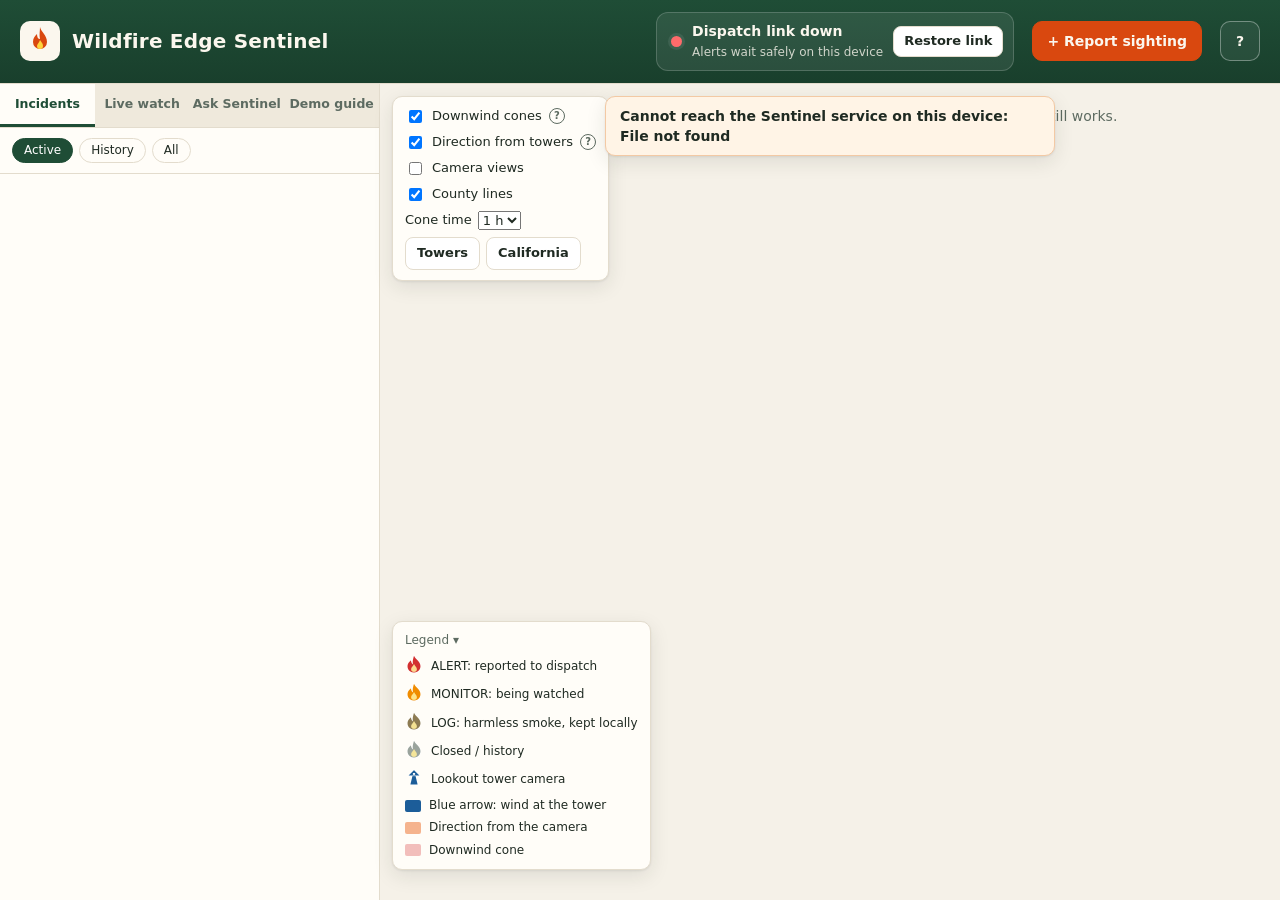
==== sentinel/static/incident_map.html @ daa4f2f7 "feat: offline incident map (triangulation, wind, live watch) and Ask Sentinel assistant Imported fro" ====
<!doctype html>
<html lang="en" data-theme="light">
<head>
<meta charset="utf-8">
<meta name="viewport" content="width=device-width, initial-scale=1">
<title>Sentinel Officer Console</title>
<link rel="stylesheet" href="/assets/lib/maplibre-gl.css">
<script src="/assets/lib/maplibre-gl.js"></script>
<script src="/assets/lib/pmtiles.js"></script>
<script src="/assets/lib/basemaps.js"></script>
<style>
:root {
  --bg: #f5f1e8; --panel: #fffdf8; --ink: #1f2a22; --muted: #5d6b61; --line: #e3dccd; --soft: #efe9dc;
  --forest: #1f4d36; --forest-2: #2c6a4a; --head-ink: #fbf7ee; --ember: #d9480f;
  --alert: #d32f2f; --monitor: #f08c00; --log: #8d7b52; --closed: #9aa39c; --ok: #2b8a3e; --queued: #c05600;
  --cam: #1c5d99; --wedge: #e8590c; --cone: #d32f2f;
  --shadow: 0 1px 2px rgba(31,42,34,.08), 0 6px 20px rgba(31,42,34,.10);
  color-scheme: light;
}
* { box-sizing: border-box; }
html, body { margin: 0; height: 100%; overflow-x: hidden; }
body { background: var(--bg); color: var(--ink); font: 14px/1.45 system-ui, -apple-system, "Segoe UI", Roboto, sans-serif;
       display: grid; grid-template-rows: auto auto 1fr; }
button, input, select, textarea { font: inherit; color: inherit; }
button { cursor: pointer; }
.muted { color: var(--muted); }

/* ------------------------------------------------ header */
header { background: linear-gradient(180deg, var(--forest), #193f2c); color: var(--head-ink); display: flex; align-items: center;
         gap: 18px; padding: 12px 20px; min-height: 76px; }
.brand { display: flex; align-items: center; gap: 12px; min-width: 0; flex: 1 1 260px; }
.brand > div { min-width: 0; }
.brand svg { flex: none; }
.brand h1 { font-size: 22px; margin: 0; letter-spacing: .2px; white-space: nowrap; }
.brand p { margin: 1px 0 0; font-size: 13px; opacity: .8; white-space: nowrap; overflow: hidden; text-overflow: ellipsis; }
header .spacer { flex: 0 1 0; }
header { flex-wrap: wrap; row-gap: 8px; }
.link { display: flex; align-items: center; gap: 10px; border-radius: 12px; padding: 8px 10px 8px 14px;
        background: rgba(255,255,255,.08); border: 1px solid rgba(255,255,255,.18); }
.link .dot { width: 11px; height: 11px; border-radius: 50%; flex: none; box-shadow: 0 0 0 3px rgba(255,255,255,.08); }
.link.up .dot { background: #51cf66; } .link.down .dot { background: #ff6b6b; }
.link .lt b { display: block; font-size: 14px; }
.link .lt span { font-size: 12px; opacity: .8; }
.link .btn { color: var(--ink); white-space: nowrap; }
.link, .hbtn { flex: none; }
.hbtn { border: 1px solid rgba(255,255,255,.35); background: rgba(255,255,255,.06); color: var(--head-ink);
        border-radius: 10px; padding: 9px 14px; font-weight: 600; white-space: nowrap; }
.hbtn:hover { background: rgba(255,255,255,.14); }
.hbtn.primary { background: var(--ember); border-color: var(--ember); }
.hbtn.primary:hover { background: #c2410c; }
.hbtn.round { width: 40px; padding: 9px 0; }

/* ------------------------------------------------ stats */
.stats { display: flex; background: var(--panel); border-bottom: 1px solid var(--line); overflow-x: auto; }
.group { display: flex; border-right: 1px solid var(--line); }
.group > .gl { writing-mode: vertical-rl; transform: rotate(180deg); font-size: 10px; letter-spacing: 1px; text-transform: uppercase;
               color: var(--muted); padding: 6px 4px; background: var(--soft); text-align: center; }
.stat { padding: 10px 12px; min-width: 92px; }
.stat .v { font-size: 22px; font-weight: 700; font-variant-numeric: tabular-nums; white-space: nowrap; }
.stat .k { font-size: 11px; color: var(--muted); text-transform: uppercase; letter-spacing: .5px; white-space: nowrap; }
.stat.alert .v { color: var(--alert); } .stat.monitor .v { color: var(--monitor); } .stat.queued .v { color: var(--queued); }
.stat.good .v { color: var(--ok); }

/* ------------------------------------------------ layout */
main { display: grid; grid-template-columns: 380px 1fr; min-height: 0; }
aside { background: var(--panel); border-right: 1px solid var(--line); display: flex; flex-direction: column; min-height: 0; min-width: 0; overflow: hidden; }
.tabs { display: flex; border-bottom: 1px solid var(--line); background: var(--soft); }
.tab { flex: 1; border: 0; background: transparent; padding: 11px 2px; font-size: 12.5px; white-space: nowrap; font-weight: 600; color: var(--muted); border-bottom: 3px solid transparent; }
.tab.on { color: var(--forest); border-bottom-color: var(--forest); background: var(--panel); }
.pane { display: none; flex: 1; min-height: 0; flex-direction: column; }
.pane.on { display: flex; }
.scroll { overflow-y: auto; flex: 1; min-height: 0; }
.bar { padding: 10px 12px; border-bottom: 1px solid var(--line); display: flex; gap: 6px; align-items: center; flex-wrap: wrap; }
.chip { border: 1px solid var(--line); background: var(--panel); border-radius: 999px; padding: 3px 11px; font-size: 12px; }
.chip.on { background: var(--forest); color: #fff; border-color: var(--forest); }
.empty { padding: 22px 16px; color: var(--muted); }

.card .thumb { grid-column: 2; width: 100%; max-height: 120px; object-fit: cover; border-radius: 6px; margin-top: 4px; background: #111; }
.demo-step { padding: 12px; border-bottom: 1px solid var(--line); display: grid; gap: 6px; }
.demo-step .hd { display: flex; gap: 8px; align-items: baseline; }
.demo-step .num { flex: none; width: 24px; height: 24px; border-radius: 50%; background: var(--forest); color: #fff; display: grid; place-items: center; font-size: 12px; font-weight: 700; }
.demo-step .exp { font-size: 12px; } .demo-step img { width: 100%; border-radius: 6px; max-height: 150px; object-fit: cover; }
.match { font-size: 11px; font-weight: 700; } .match.ok { color: var(--ok); } .match.diff { color: var(--queued); }
.demo-badge { font-size: 10px; font-weight: 700; letter-spacing: .5px; color: #6a5f9b; border: 1px solid #cfc8ea; background: #f3f0fd; border-radius: 4px; padding: 1px 6px; }
.card { padding: 11px 12px; border-bottom: 1px solid var(--line); cursor: pointer; display: grid; grid-template-columns: 30px 1fr; gap: 2px 10px; }
.card:hover { background: #faf6ec; }
.card.sel { background: #fff4e6; box-shadow: inset 4px 0 0 var(--ember); }
.card .ic { grid-row: span 3; padding-top: 2px; }
.card .row { display: flex; align-items: center; gap: 6px; flex-wrap: wrap; min-width: 0; }
.card .name { font-weight: 650; overflow: hidden; text-overflow: ellipsis; white-space: nowrap; flex: 1; }
.card .meta { color: var(--muted); font-size: 12px; }
.card .upd { font-size: 12px; color: var(--ink); }
.sev { font-size: 10px; font-weight: 800; letter-spacing: .6px; padding: 2px 7px; border-radius: 4px; color: #fff; }
.sev.ALERT { background: var(--alert); } .sev.MONITOR { background: var(--monitor); } .sev.LOG { background: var(--log); }
.tag { font-size: 11px; padding: 1px 7px; border-radius: 4px; border: 1px solid var(--line); color: var(--muted); white-space: nowrap; background: #fff; }
.tag.queued { color: var(--queued); border-color: #f3c9a4; background: #fff4e6; }
.tag.sent { color: var(--ok); border-color: #b2dfbe; background: #ebfbee; }
.tag.live { color: #fff; background: var(--forest-2); border-color: var(--forest-2); }

/* ------------------------------------------------ map & floats */
#mapwrap { position: relative; min-height: 0; }
#map { position: absolute; inset: 0; }
.float { position: absolute; background: var(--panel); border: 1px solid var(--line); border-radius: 10px; box-shadow: var(--shadow); }
#controls { top: 12px; left: 12px; padding: 10px 12px; display: grid; gap: 7px; font-size: 13px; }
#controls label { display: flex; gap: 7px; align-items: center; }
#controls .seg { display: flex; gap: 6px; align-items: center; }
#legend { bottom: 30px; left: 12px; padding: 10px 12px; font-size: 12px; display: grid; gap: 5px; max-width: 280px; }
#legend .li { display: flex; gap: 8px; align-items: center; }
#legend .sw { width: 16px; height: 12px; border-radius: 2px; flex: none; }
#legendToggle { border: 0; background: none; color: var(--muted); font-size: 12px; text-align: left; padding: 0; }
#banner { top: 12px; left: 50%; transform: translateX(-50%); padding: 9px 14px; display: none; font-weight: 600; background: #fff4e6; border-color: #f3c9a4; }
#banner.show { display: block; }
.toast { position: absolute; bottom: 30px; left: 50%; transform: translateX(-50%); background: var(--forest); color: #fff;
         padding: 10px 16px; border-radius: 10px; box-shadow: var(--shadow); display: none; max-width: 80%; z-index: 5; }
.toast.show { display: block; }

#detail { top: 12px; right: 12px; width: 380px; max-height: calc(100% - 130px); overflow-y: auto; display: none; }
#detail.show { display: block; }
#detail .dh { display: flex; gap: 10px; align-items: center; padding: 12px 14px; border-bottom: 1px solid var(--line);
              position: sticky; top: 0; background: var(--panel); z-index: 1; }
#detail .dh h3 { margin: 0; font-size: 16px; flex: 1; }
.x { border: 0; background: transparent; font-size: 20px; line-height: 1; color: var(--muted); }
#detail img.frame { width: 100%; display: block; background: #000; }
.sec { padding: 11px 14px; border-bottom: 1px solid var(--line); }
.sec h4 { margin: 0 0 7px; font-size: 11px; text-transform: uppercase; letter-spacing: .7px; color: var(--muted); display: flex; gap: 6px; align-items: center; }
dl { display: grid; grid-template-columns: 112px 1fr; gap: 4px 10px; margin: 0; font-size: 13px; }
dt { color: var(--muted); } dd { margin: 0; font-variant-numeric: tabular-nums; }
.note { color: var(--muted); font-size: 12px; }
.actions { display: flex; gap: 6px; flex-wrap: wrap; }
.btn { border: 1px solid var(--line); background: #fff; border-radius: 8px; padding: 6px 11px; font-size: 13px; font-weight: 550; }
.btn:hover { border-color: #cfc5b0; background: #fbf8f1; }
.btn.primary { background: var(--forest); color: #fff; border-color: var(--forest); }
.btn.primary:hover { background: var(--forest-2); }
.btn.ember { background: var(--ember); color: #fff; border-color: var(--ember); }
.btn:disabled { opacity: .55; cursor: default; }
.help { display: inline-grid; place-items: center; width: 16px; height: 16px; border-radius: 50%; border: 1px solid currentColor;
        font-size: 10px; font-weight: 700; cursor: help; color: var(--muted); flex: none; }
ol.tl { list-style: none; margin: 0; padding: 0; display: grid; gap: 6px; }
ol.tl li { display: grid; grid-template-columns: 64px 1fr; gap: 8px; font-size: 12.5px; }
ol.tl time { color: var(--muted); font-variant-numeric: tabular-nums; }
.player { background: #111; position: relative; }
.player img { width: 100%; display: block; min-height: 180px; object-fit: contain; background: #111; cursor: zoom-in; }
.player .open { position: absolute; right: 8px; top: 8px; background: rgba(0,0,0,.6); color: #fff; border: 0; border-radius: 6px; padding: 4px 9px; font-size: 12px; }
.player .cap { position: absolute; left: 8px; bottom: 8px; background: rgba(0,0,0,.62); color: #fff; font-size: 11.5px;
               padding: 3px 8px; border-radius: 6px; }
.player .cap b.smoke { color: #ffb4a2; }
.pctl { display: flex; gap: 8px; align-items: center; padding: 8px 12px; border-bottom: 1px solid var(--line); background: var(--soft); }
.pctl input[type=range] { flex: 1; }
.pctl .btn { padding: 3px 9px; }
.camchips { display: flex; gap: 5px; flex-wrap: wrap; padding: 6px 12px 0; }
.camgrid { display: grid; grid-template-columns: repeat(auto-fill, minmax(150px, 1fr)); gap: 6px; }
.camgrid figure { margin: 0; }
.camgrid figcaption { font-size: 11px; color: var(--muted); display: flex; justify-content: space-between; gap: 4px; }
canvas.spark { width: 100%; height: 64px; display: block; background: #fbf8f1; border: 1px solid var(--line); border-radius: 6px; }
pre.report { white-space: pre-wrap; font: 12px/1.45 ui-monospace, SFMono-Regular, Menlo, monospace; margin: 0; }

/* ------------------------------------------------ watch */
.wform { padding: 12px; display: grid; gap: 8px; border-bottom: 1px solid var(--line); }
.field { display: grid; gap: 3px; min-width: 0; }
.two > *, .wform > * { min-width: 0; }
.field select { width: 100%; min-width: 0; }
.field > span { font-size: 12px; color: var(--muted); }
.field input, .field select, .field textarea { border: 1px solid var(--line); border-radius: 8px; padding: 7px 9px; background: #fff; }
.wcard { padding: 12px; border-bottom: 1px solid var(--line); display: grid; gap: 7px; }
.wcard img { width: 100%; border-radius: 6px; background: #000; display: block; min-height: 80px; }
.prog { height: 6px; border-radius: 3px; background: var(--soft); overflow: hidden; }
.prog i { display: block; height: 100%; background: var(--forest-2); }

/* ------------------------------------------------ assistant */
#chat { padding: 12px; display: grid; gap: 12px; align-content: start; }
.msg { border-radius: 12px; padding: 10px 12px; }
.msg.q { background: var(--forest); color: #fff; justify-self: end; max-width: 88%; }
.msg.a { background: #fff; border: 1px solid var(--line); }
.msg.a ul { margin: 4px 0; padding-left: 18px; }
.msg.a p { margin: 4px 0; }
.msg .foot { margin-top: 8px; font-size: 11.5px; color: var(--muted); border-top: 1px dashed var(--line); padding-top: 6px; }
.msg .foot b { color: var(--ok); }
.msg details { font-size: 12px; margin-top: 4px; }
.msg details pre { white-space: pre-wrap; max-height: 220px; overflow: auto; font-size: 11px; background: var(--soft); padding: 6px; border-radius: 6px; }
.quick { padding: 10px 12px; display: flex; gap: 6px; flex-wrap: wrap; border-bottom: 1px solid var(--line); }
.quick button { border: 1px solid #cfe3d6; background: #eef7f1; color: var(--forest); border-radius: 999px; padding: 4px 11px; font-size: 12.5px; }
.ask { display: flex; gap: 6px; padding: 10px 12px; border-top: 1px solid var(--line); background: var(--soft); }
.ask input { flex: 1; border: 1px solid var(--line); border-radius: 10px; padding: 9px 11px; background: #fff; }
.thinking { display: inline-flex; gap: 4px; }
.thinking i { width: 6px; height: 6px; border-radius: 50%; background: var(--muted); animation: b 1s infinite; }
.thinking i:nth-child(2) { animation-delay: .15s; } .thinking i:nth-child(3) { animation-delay: .3s; }
@keyframes b { 0%, 80%, 100% { opacity: .25 } 40% { opacity: 1 } }

/* ------------------------------------------------ large analysis view */
#anaDlg { width: min(1180px, calc(100vw - 16px)); max-width: calc(100vw - 16px); max-height: 94vh; padding: 0;
          overflow: hidden; box-sizing: border-box; }
#anaDlg .ah { position: relative; z-index: 2; background: var(--panel); display: flex; flex-wrap: wrap; gap: 8px 10px;
              align-items: center; padding: 12px 58px 12px 16px; border-bottom: 1px solid var(--line); }
#anaDlg .ah > div { flex: 1 1 220px; }
#anaClose { position: absolute; top: 10px; right: 12px; width: 36px; height: 36px; border-radius: 8px;
            background: var(--soft) !important; color: var(--ink) !important; font-size: 22px !important; }
#anaClose:hover { background: var(--line) !important; }
#anaDlg .ah h3 { margin: 0; font-size: 17px; }
#anaDlg .ah .sub { color: var(--muted); font-size: 12.5px; }
#anaBody { overflow-y: auto; max-height: calc(94vh - 62px); scroll-behavior: smooth; }
.bigimg { background: #111; display: grid; place-items: center; }
.bigimg img { max-width: 100%; max-height: 72vh; display: block; }
.anagrid { display: grid; grid-template-columns: minmax(0, 1fr) minmax(0, 1fr); gap: 14px; padding: 16px; }
.acard { min-width: 0; overflow-wrap: anywhere; }
.acard { border: 1px solid var(--line); border-radius: 12px; padding: 12px 14px; background: #fff; }
.acard h4 { margin: 0 0 8px; font-size: 11.5px; letter-spacing: .7px; text-transform: uppercase; color: var(--muted); }
.acard .lead { background: var(--soft); border-radius: 8px; padding: 8px 10px; margin-bottom: 10px; }
.dchip { display: inline-block; border: 1.5px solid var(--alert); color: var(--ink); border-radius: 6px; padding: 1px 7px; margin: 2px 3px 2px 0; font-size: 12.5px; }
.dchip.weak { border: 1px dashed #b8b2a4; color: var(--muted); }
.verdict-ok { color: var(--ok); font-weight: 650; } .verdict-bad { color: var(--alert); font-weight: 650; }
.quote { font-style: italic; margin-top: 8px; }
.ecard { display: flex; gap: 10px; align-items: flex-start; }
.ecard img { width: 96px; border-radius: 6px; }
.span2 { grid-column: 1 / -1; }
.cmp { display: grid; grid-template-columns: 1fr 1fr; gap: 10px; }
.cmp div { border-radius: 8px; padding: 8px 10px; background: var(--soft); }
.cmp b { font-size: 18px; display: block; }
.photos { display: grid; grid-template-columns: repeat(6, 1fr); gap: 5px; max-height: 190px; overflow-y: auto; }
.photos img { width: 100%; aspect-ratio: 4/3; object-fit: cover; border-radius: 5px; cursor: pointer; border: 2px solid transparent; }
.photos img.on { border-color: var(--ember); }
.srcTabs { display: flex; gap: 6px; }
@media (max-width: 900px) { .anagrid { grid-template-columns: minmax(0, 1fr); } .photos { grid-template-columns: repeat(4, 1fr); } }
@media (max-width: 760px) { #anaTop, #anaDown { display: none; } }
@media (max-width: 1280px) { .brand p { display: none; } .brand h1 { font-size: 20px; } }
@media (max-width: 1100px) { .link .lt span { display: none; } .hbtn.primary { padding: 9px 11px; } }
dialog { border: 0; border-radius: 14px; padding: 0; width: min(580px, calc(100vw - 32px)); background: var(--panel); color: var(--ink); box-shadow: var(--shadow); }
dialog::backdrop { background: rgba(31,42,34,.4); }
dialog form, dialog .body { display: grid; gap: 10px; padding: 16px 18px; }
dialog h3 { margin: 0; }
.two { display: grid; grid-template-columns: 1fr 1fr; gap: 8px; }
#preview { width: 100%; max-height: 220px; object-fit: contain; background: #000; border-radius: 8px; display: none; }
.or { text-align: center; color: var(--muted); font-size: 12px; }
.glossary dt { font-weight: 650; color: var(--ink); }
.glossary { grid-template-columns: 150px 1fr; gap: 8px 12px; }
.maplibregl-popup-content { font-size: 12px; border-radius: 8px; }

@media (max-width: 900px) {
  header { flex-wrap: wrap; }
  .brand p { display: none; }
  main { grid-template-columns: 1fr; grid-template-rows: 50vh 1fr; }
  aside { order: 2; border-right: 0; border-top: 1px solid var(--line); }
  #detail { left: 12px; width: auto; }
  #legend { display: none; }
}
</style>
</head>
<body>
<header>
  <div class="brand">
    <svg width="40" height="40" viewBox="0 0 40 40" aria-hidden="true"><rect width="40" height="40" rx="10" fill="#fbf7ee"/>
      <path d="M20 6c1 5 7 8 7 15a7 7 0 0 1-14 0c0-4 2-6 4-8 0 3 1 5 3 5-1-4 0-8 0-12z" fill="#d9480f"/>
      <path d="M20 19c1 2 3 3 3 6a3 3 0 0 1-6 0c0-2 2-3 3-6z" fill="#ffd43b"/></svg>
    <div><h1>Wildfire Edge Sentinel</h1>
      <p>Forest officer console · every frame analysed on the tower's own computer · works with no internet</p></div>
  </div>
  <span class="spacer"></span>
  <div class="link down" id="link">
    <span class="dot"></span>
    <div class="lt"><b id="linkTxt">Dispatch link down</b><span id="linkSub">Alerts wait safely on this device</span></div>
    <button class="btn" id="linkBtn" style="padding:5px 10px">Restore link</button>
  </div>
  <button class="hbtn primary" id="reportBtn">+ Report sighting</button>
  <button class="hbtn round" id="helpBtn" title="How to read this page" aria-label="Help">?</button>
</header>
<div class="stats" id="stats"></div>
<main>
  <aside>
    <div class="tabs">
      <button class="tab on" data-tab="incidents">Incidents</button>
      <button class="tab" data-tab="watch">Live watch</button>
      <button class="tab" data-tab="ask">Ask Sentinel</button>
      <button class="tab" data-tab="demo">Demo guide</button>
    </div>

    <div class="pane on" id="pane-incidents">
      <div class="bar">
        <button class="chip on" data-filter="active">Active</button>
        <button class="chip" data-filter="resolved">History</button>
        <button class="chip" data-filter="all">All</button>
        <span style="flex:1"></span>
        <span class="note" id="countNote"></span>
      </div>
      <div class="scroll" id="list"></div>
    </div>

    <div class="pane" id="pane-watch">
      <div class="wform">
        <div class="note">Continuous monitoring: each camera frame goes through the smoke detector on this box. The language model (VLM)
          runs only when smoke persists, then once per batch of frames to re-check the fire and its growth.</div>
        <div class="field"><span>Fire recording (all towers that recorded it)</span><select id="wRec"></select></div>
        <div class="two">
          <div class="field"><span>Replay speed</span><select id="wSpeed">
            <option value="1">1 frame / s (60× real time)</option><option value="2" selected>1 frame / 2 s (30×)</option>
            <option value="5">1 frame / 5 s (12×)</option></select></div>
          <div class="field"><span>Situation update every</span><select id="wBatch">
            <option value="3">3 frames (3 min)</option><option value="5" selected>5 frames (5 min)</option>
            <option value="10">10 frames (10 min)</option></select></div>
        </div>
        <div class="actions"><button class="btn primary" id="wStart">Start watching</button>
          <button class="btn" id="wHistory" title="Replays every recorded fire at its real recording date, as history">Load fire history</button></div>
        <div class="note">Real HPWREN FIgLib recordings (1 frame per minute per tower), replayed as if live. When two or more
          towers see the same smoke, their bearing lines are crossed to fix the location.</div>
      </div>
      <div class="scroll" id="watchList"></div>
    </div>

    <div class="pane" id="pane-demo">
      <div class="wform">
        <div class="note"><b>Mock inputs, real analysis.</b> Each scenario feeds a real photo or tower recording, with a made-up location,
          through the same detector, fine-tuned VLM and rules the towers use. Nothing about the result is scripted.</div>
        <div class="actions"><button class="btn primary" id="demoLoad">Load demo scenarios</button><span class="note" id="demoState"></span></div>
      </div>
      <div class="scroll" id="demoList"></div>
    </div>

    <div class="pane" id="pane-ask">
      <div class="quick" id="quick">
        <button data-q="What needs my attention right now?">What needs attention now?</button>
        <button data-q="Give me a shift briefing for today: active fires, what changed, alerts waiting, and wind.">Shift briefing</button>
        <button data-q="Explain the selected incident: what the camera sees, how it has developed, and what I should do next." data-needs-sel>Explain selected</button>
        <button data-q="Draft a short radio message to dispatch for the selected incident." data-needs-sel>Draft radio message</button>
        <button data-q="What is the wind doing at the selected incident and where would the fire head?" data-needs-sel>Wind outlook</button>
        <button data-q="List the incidents from the last 7 days.">Last 7 days</button>
        <button data-q="Which fires did the towers record in the last 90 days, and which ones reached ALERT?">Last 90 days</button>
      </div>
      <div class="scroll" id="chatWrap"><div id="chat">
        <div class="msg a">I'm Sentinel. I run on this tower's computer (Qwen2.5-VL-7B), answer from the tower's own incident log and sensors, and send nothing off the device.
          Select an incident on the map to ask about it.</div></div></div>
      <form class="ask" id="askForm"><input id="askIn" placeholder="Ask about incidents, wind, history…" autocomplete="off">
        <button class="btn primary" type="submit">Ask</button></form>
    </div>
  </aside>

  <div id="mapwrap">
    <div id="map"></div>
    <div class="float" id="controls">
      <label><input type="checkbox" data-layer="cones" checked> Downwind cones <span class="help" title="Where smoke and fire would drift with the current wind over the chosen time. A rough guide (10% of wind speed), not a fire-spread model.">?</span></label>
      <label><input type="checkbox" data-layer="wedges" checked> Direction from towers <span class="help" title="A camera knows the direction to the smoke but not the distance. Each orange wedge is one tower's direction; where two cross, that is the fire.">?</span></label>
      <label><input type="checkbox" data-layer="fov"> Camera views</label>
      <label><input type="checkbox" data-layer="counties" checked> County lines</label>
      <div class="seg">Cone time <select id="hours"><option value="1">1 h</option><option value="3">3 h</option><option value="6">6 h</option></select></div>
      <div class="seg"><button class="btn" id="fitBtn">Towers</button><button class="btn" id="caBtn">California</button></div>
    </div>
    <div class="float" id="banner"></div>
    <div class="float" id="legend">
      <button id="legendToggle">Legend ▾</button>
      <div id="legendBody" style="display:grid;gap:5px">
        <div class="li"><span id="lg-alert"></span>ALERT: reported to dispatch</div>
        <div class="li"><span id="lg-monitor"></span>MONITOR: being watched</div>
        <div class="li"><span id="lg-log"></span>LOG: harmless smoke, kept locally</div>
        <div class="li"><span id="lg-closed"></span>Closed / history</div>
        <div class="li"><span id="lg-tower"></span>Lookout tower camera</div>
        <div class="li"><span class="sw" style="background:#1c5d99"></span>Blue arrow: wind at the tower</div>
        <div class="li"><span class="sw" style="background:var(--wedge);opacity:.45"></span>Direction from the camera</div>
        <div class="li"><span class="sw" style="background:var(--cone);opacity:.3"></span>Downwind cone</div>
      </div>
    </div>
    <div class="float" id="detail"></div>
    <div class="toast" id="toast"></div>
  </div>
</main>

<dialog id="reportDlg">
  <form method="dialog" id="reportForm">
    <h3>Report a sighting</h3>
    <div class="field"><span>Which tower camera took it? (its heading gives the direction to the smoke)</span>
      <select id="fCam"><option value="">Not from a tower: I'll give coordinates</option></select></div>
    <div class="srcTabs"><button type="button" class="chip on" data-src="tower">Tower frame</button>
      <button type="button" class="chip" data-src="photo">Demo photo (flames)</button>
      <button type="button" class="chip" data-src="upload">Upload</button></div>
    <div class="field" id="sampleField" data-for="tower"><span>Recorded frame from this camera <b id="offLbl"></b></span>
      <input type="range" id="fSample" min="0" max="0" value="0"></div>
    <div class="field" data-for="photo" style="display:none"><span>Close-up photos with visible flames (D-Fire dataset). Set a location below or pick on the map.</span>
      <div class="photos" id="photoGrid"></div></div>
    <div class="field" data-for="upload" style="display:none"><span>Upload a photo</span><input type="file" id="fFile" accept="image/*"></div>
    <img id="preview" alt="">
    <div class="two">
      <div class="field"><span>Latitude (optional, e.g. from a phone GPS)</span><input id="fLat" inputmode="decimal" placeholder="33.40"></div>
      <div class="field"><span>Longitude</span><input id="fLon" inputmode="decimal" placeholder="-117.19"></div>
    </div>
    <div class="note">Location order: GPS inside the photo, then these coordinates, then the camera's direction.
      <button type="button" class="btn" id="pickBtn">Pick on map</button></div>
    <div class="field"><span>Name (optional)</span><input id="fName" maxlength="80" placeholder="e.g. Rainbow Fire"></div>
    <label class="note"><input type="checkbox" id="fForce"> Ask the VLM even if the detector sees no smoke</label>
    <div id="result"></div>
    <div class="actions" style="justify-content:flex-end">
      <button type="button" class="btn" id="cancelBtn">Close</button>
      <button type="button" class="btn ember" id="submitBtn">Analyse on this device</button>
    </div>
  </form>
</dialog>

<dialog id="anaDlg">
  <div class="ah"><span id="anaIcon"></span><div style="flex:1;min-width:0"><h3 id="anaTitle"></h3><div class="sub" id="anaSub"></div></div>
    <span class="sev" id="anaSev"></span>
    <button class="btn" id="anaPrev" title="Previous frame">◀</button><button class="btn" id="anaNext" title="Next frame">▶</button>
    <button class="btn" id="anaTop">Image</button><button class="btn" id="anaDown">Analysis</button>
    <button class="x" id="anaClose" aria-label="Close">×</button></div>
  <div id="anaBody"><div class="bigimg"><img id="anaImg" alt="Frame with detection boxes"></div><div id="anaDetails"></div></div>
</dialog>

<dialog id="helpDlg">
  <div class="body">
    <h3>How to read this console</h3>
    <dl class="glossary">
      <dt>Dispatch link</dt><dd>The tower's connection to the outside world (radio/satellite/cell). When it is <b>down</b>, the tower keeps
        working: it still detects, classifies and logs. ALERTs wait in an <b>outbox</b> on the device and go out when the link comes back.
        The button in the header simulates losing and restoring it.</dd>
      <dt>ALERT / MONITOR / LOG</dt><dd><b>ALERT</b>: likely wildfire, reported to dispatch. <b>MONITOR</b>: unclear or small, the tower keeps
        re-checking it. <b>LOG</b>: harmless (campfire, chimney, controlled burn), kept locally. Fog and cloud are ignored.</dd>
      <dt>Direction from camera</dt><dd>A single camera measures the <b>direction</b> to the smoke, not the distance. The pin is placed at an
        assumed distance along that direction. If you know where the fire is, use <b>Correct location</b> and click the map.</dd>
      <dt>Downwind cone</dt><dd>Where the fire and smoke would drift with the current wind over 1, 3 or 6 hours (10% of wind speed, a grass-fire
        rule of thumb). A guide for where to look first, not a prediction.</dd>
      <dt>Camera feed</dt><dd>In the field each tower camera is wired to this computer over the tower's local network: no internet in
        the loop. For the demo we replay real recorded tower footage (HPWREN FIgLib, stored on this device) as that feed, or you upload a photo.</dd>
      <dt>Wind</dt><dd>From the tower's own weather station (emulated here from recorded readings stored on this device). No internet needed.</dd>
      <dt>What needs internet</dt><dd>Nothing for detection, classification, the map, wind, history or Ask Sentinel. Only an ALERT uses
        the dispatch link: the report (~13 KB) and a weather forecast. Everything else stays on the tower.</dd>
      <dt>Live watch</dt><dd>Replays a tower camera frame by frame. Each batch of frames produces a situation update in the incident's timeline.</dd>
      <dt>Ask Sentinel</dt><dd>A language model running on this device that answers from the local incident log. Nothing is sent to the cloud.</dd>
    </dl>
    <div class="actions" style="justify-content:flex-end"><button class="btn primary" onclick="this.closest('dialog').close()">Got it</button></div>
  </div>
</dialog>

<script>
const $ = (s, el = document) => el.querySelector(s);
const $$ = (s, el = document) => [...el.querySelectorAll(s)];
const esc = s => String(s ?? "").replace(/[&<>"']/g, c => ({"&":"&amp;","<":"&lt;",">":"&gt;",'"':"&quot;","'":"&#39;"}[c]));
const MPS_TO_MPH = 2.23694;
const COLORS = {ALERT: "#d32f2f", MONITOR: "#f08c00", LOG: "#8d7b52", closed: "#9aa39c"};
const COMPASS = ["N","NNE","NE","ENE","E","ESE","SE","SSE","S","SSW","SW","WSW","W","WNW","NW","NNW"];
const compass = d => COMPASS[Math.floor(((d % 360) + 360 + 11.25) % 360 / 22.5) % 16];
const ago = s => s < 90 ? `${Math.round(s)} s ago` : s < 5400 ? `${Math.round(s / 60)} min ago` : s < 172800 ? `${(s / 3600).toFixed(1)} h ago` : `${Math.round(s / 86400)} days ago`;
const isToday = t => new Date(t * 1000).toDateString() === new Date().toDateString();
const when = t => { const d = new Date(t * 1000);
  return isToday(t) ? d.toLocaleTimeString([], {hour: "2-digit", minute: "2-digit"}) : d.toLocaleDateString([], {month: "short", day: "numeric"}) + " " + d.toLocaleTimeString([], {hour: "2-digit", minute: "2-digit"}); };
const LOC = {exif_gps: "GPS inside the photo", reported_gps: "coordinates reported with the photo", camera_bearing: "camera direction + assumed distance",
             camera_site: "the camera's own site", map_pin: "set by an officer on the map",
             triangulated: "triangulated: bearings from several towers cross here"};
const flameColor = i => i.status === "resolved" ? COLORS.closed : (COLORS[i.severity] || COLORS.LOG);

let CFG = null, STATE = null, SAMPLES = [], WATCH = [], selected = null, filter = "active", picking = null, fitted = false;

// ---------------------------------------------------------------- icons
function flamePath(g, s) {
  g.beginPath();
  g.moveTo(s * .5, s * .04);
  g.bezierCurveTo(s * .56, s * .22, s * .86, s * .36, s * .86, s * .62);
  g.bezierCurveTo(s * .86, s * .84, s * .69, s * .97, s * .5, s * .97);
  g.bezierCurveTo(s * .31, s * .97, s * .14, s * .84, s * .14, s * .63);
  g.bezierCurveTo(s * .14, s * .47, s * .24, s * .38, s * .33, s * .3);
  g.bezierCurveTo(s * .34, s * .42, s * .39, s * .5, s * .45, s * .52);
  g.bezierCurveTo(s * .4, s * .36, s * .46, s * .18, s * .5, s * .04);
  g.closePath();
}
function flameCanvas(color, s = 64) {
  const c = document.createElement("canvas"); c.width = c.height = s;
  const g = c.getContext("2d");
  g.lineJoin = "round"; flamePath(g, s);
  g.fillStyle = color; g.strokeStyle = "#fff"; g.lineWidth = s * .07; g.stroke(); g.fill();
  g.beginPath(); g.moveTo(s * .5, s * .5);
  g.bezierCurveTo(s * .56, s * .62, s * .66, s * .68, s * .66, s * .8);
  g.bezierCurveTo(s * .66, s * .9, s * .58, s * .94, s * .5, s * .94);
  g.bezierCurveTo(s * .42, s * .94, s * .34, s * .9, s * .34, s * .8);
  g.bezierCurveTo(s * .34, s * .68, s * .45, s * .62, s * .5, s * .5); g.closePath();
  g.fillStyle = "rgba(255,236,153,.9)"; g.fill();
  return c;
}
function towerCanvas(s = 56) {
  const c = document.createElement("canvas"); c.width = c.height = s;
  const g = c.getContext("2d");
  g.fillStyle = "#1c5d99"; g.strokeStyle = "#fff"; g.lineWidth = s * .06; g.lineJoin = "round";
  g.beginPath(); g.moveTo(s * .3, s * .92); g.lineTo(s * .42, s * .42); g.lineTo(s * .58, s * .42); g.lineTo(s * .7, s * .92); g.closePath(); g.stroke(); g.fill();
  g.beginPath(); g.moveTo(s * .2, s * .42); g.lineTo(s * .5, s * .12); g.lineTo(s * .8, s * .42); g.closePath(); g.stroke(); g.fill();
  g.fillStyle = "#fff"; g.fillRect(s * .44, s * .28, s * .12, s * .1);
  return c;
}
function arrowCanvas(color, s = 64) {
  const c = document.createElement("canvas"); c.width = c.height = s;
  const g = c.getContext("2d");
  g.fillStyle = color; g.strokeStyle = "#fff"; g.lineWidth = 3; g.lineJoin = "round";
  g.beginPath(); g.moveTo(32, 4); g.lineTo(52, 30); g.lineTo(38, 30); g.lineTo(38, 60); g.lineTo(26, 60); g.lineTo(26, 30); g.lineTo(12, 30); g.closePath();
  g.stroke(); g.fill();
  return c;
}
const imgData = c => c.getContext("2d").getImageData(0, 0, c.width, c.height);
const flameHTML = (color, size = 26) => `<img alt="" width="${size}" height="${size}" src="${flameCanvas(color, size * 2).toDataURL()}">`;
$("#lg-alert").innerHTML = flameHTML(COLORS.ALERT, 18); $("#lg-monitor").innerHTML = flameHTML(COLORS.MONITOR, 18);
$("#lg-log").innerHTML = flameHTML(COLORS.LOG, 18); $("#lg-closed").innerHTML = flameHTML(COLORS.closed, 18);
$("#lg-tower").innerHTML = `<img alt="" width="18" height="18" src="${towerCanvas(36).toDataURL()}">`;
$("#legendToggle").onclick = () => { const b = $("#legendBody"); const open = b.style.display !== "none";
  b.style.display = open ? "none" : "grid"; $("#legendToggle").textContent = open ? "Legend ▸" : "Legend ▾"; };

// ---------------------------------------------------------------- map
let map = null;
const fc = features => ({type: "FeatureCollection", features});
const poly = (ring, props) => ({type: "Feature", properties: props, geometry: {type: "Polygon", coordinates: [ring]}});
const point = (lon, lat, props) => ({type: "Feature", properties: props, geometry: {type: "Point", coordinates: [lon, lat]}});
const LAYERS = {cones: ["cone-fill", "cone-line"], wedges: ["wedge-fill", "wedge-line"], fov: ["fov-fill", "fov-line"], counties: ["county-line", "county-label"]};

function initMap() {
  const protocol = new pmtiles.Protocol();
  maplibregl.addProtocol("pmtiles", protocol.tile);
  map = new maplibregl.Map({
    container: "map", center: [-117.0, 33.1], zoom: 8.3, attributionControl: {compact: true},
    style: {
      version: 8,
      glyphs: location.origin + "/assets/fonts/{fontstack}/{range}.pbf",
      sprite: location.origin + "/assets/sprites/v4/light",
      sources: {protomaps: {type: "vector", url: "pmtiles://" + location.origin + "/tiles/sierra-pacific.pmtiles",
                            attribution: "© OpenStreetMap contributors · Protomaps"}},
      layers: basemaps.layers("protomaps", basemaps.namedFlavor("light"), {lang: "en"}),
    },
  });
  map.addControl(new maplibregl.NavigationControl(), "bottom-right");
  map.addControl(new maplibregl.ScaleControl({unit: "imperial"}), "bottom-right");
  map.on("load", () => {
    for (const [k, col] of Object.entries(COLORS)) map.addImage("flame-" + k, imgData(flameCanvas(col, 72)), {pixelRatio: 2});
    map.addImage("tower", imgData(towerCanvas(56)), {pixelRatio: 2});
    map.addImage("arrow-wind", imgData(arrowCanvas("#1c5d99")), {pixelRatio: 2});
    map.addImage("arrow-fire", imgData(arrowCanvas("#d32f2f")), {pixelRatio: 2});
    for (const id of ["counties", "fov", "wedges", "cones", "cameras", "incidents", "winds"])
      map.addSource(id, {type: "geojson", data: id === "counties" ? "/assets/data/ca_counties.geojson" : fc([])});
    map.addLayer({id: "county-line", type: "line", source: "counties", paint: {"line-color": "#7b6fae", "line-width": 1.3, "line-dasharray": [3, 2], "line-opacity": .75}});
    map.addLayer({id: "county-label", type: "symbol", source: "counties", minzoom: 7,
      layout: {"text-field": ["concat", ["get", "name"], " County"], "text-font": ["Noto Sans Italic"], "text-size": 12},
      paint: {"text-color": "#6a5f9b", "text-halo-color": "#fff", "text-halo-width": 1.5}});
    map.addLayer({id: "fov-fill", type: "fill", source: "fov", layout: {visibility: "none"}, paint: {"fill-color": "#1c5d99", "fill-opacity": .07}});
    map.addLayer({id: "fov-line", type: "line", source: "fov", layout: {visibility: "none"}, paint: {"line-color": "#1c5d99", "line-opacity": .45, "line-width": 1}});
    map.addLayer({id: "cone-fill", type: "fill", source: "cones", paint: {"fill-color": "#d32f2f", "fill-opacity": ["case", ["get", "sel"], .32, .16]}});
    map.addLayer({id: "cone-line", type: "line", source: "cones", paint: {"line-color": "#d32f2f", "line-width": 1.5, "line-dasharray": [2, 2]}});
    map.addLayer({id: "wedge-fill", type: "fill", source: "wedges", paint: {"fill-color": "#e8590c", "fill-opacity": ["case", ["get", "sel"], .26, .1]}});
    map.addLayer({id: "wedge-line", type: "line", source: "wedges", paint: {"line-color": "#e8590c", "line-width": 1, "line-opacity": .7}});
    map.addLayer({id: "cam-icon", type: "symbol", source: "cameras",
      layout: {"icon-image": "tower", "icon-size": .9, "icon-allow-overlap": true, "icon-anchor": "bottom",
               "text-field": ["get", "label"], "text-font": ["Noto Sans Medium"], "text-size": 11.5, "text-offset": [0, .4], "text-anchor": "top", "text-optional": true},
      paint: {"text-color": "#1c5d99", "text-halo-color": "#fff", "text-halo-width": 1.6}});
    map.addLayer({id: "wind-arrows", type: "symbol", source: "winds",
      layout: {"icon-image": ["get", "icon"], "icon-rotate": ["get", "toward"], "icon-rotation-alignment": "map", "icon-allow-overlap": true, "icon-ignore-placement": true,
               "icon-size": ["interpolate", ["linear"], ["get", "mps"], 0, .4, 5, .65, 15, 1.05], "icon-offset": ["get", "offset"]}});
    map.addLayer({id: "inc-halo", type: "circle", source: "incidents", filter: ["all", ["==", ["get", "severity"], "ALERT"], ["==", ["get", "status"], "active"]],
      paint: {"circle-radius": 24, "circle-color": "#d32f2f", "circle-opacity": .16, "circle-translate": [0, -14]}});
    map.addLayer({id: "inc-sel", type: "circle", source: "incidents", filter: ["==", ["get", "sel"], true],
      paint: {"circle-radius": 22, "circle-color": "rgba(0,0,0,0)", "circle-stroke-color": "#1f2a22", "circle-stroke-width": 2, "circle-translate": [0, -14]}});
    map.addLayer({id: "inc-icon", type: "symbol", source: "incidents",
      layout: {"icon-image": ["get", "icon"], "icon-anchor": "bottom", "icon-allow-overlap": true,
               "icon-size": ["case", ["get", "sel"], 1.25, ["==", ["get", "status"], "resolved"], .75, 1],
               "text-field": ["get", "name"], "text-font": ["Noto Sans Medium"], "text-size": 12.5, "text-offset": [0, .3], "text-anchor": "top", "text-optional": true,
               "symbol-sort-key": ["get", "rank"]},
      paint: {"text-color": "#1f2a22", "text-halo-color": "#fff", "text-halo-width": 1.8}});
    map.loaded_ = true;
    map.on("click", "inc-icon", e => openIncident(e.features[0].properties.id, false));
    map.on("click", "cam-icon", e => {
      const p = e.features[0].properties;
      new maplibregl.Popup().setLngLat(e.lngLat).setHTML(`<b>${esc(p.name)}</b><br>${esc(p.site)}<br>${esc(p.wind)}`).addTo(map);
    });
    for (const l of ["inc-icon", "cam-icon"]) {
      map.on("mouseenter", l, () => map.getCanvas().style.cursor = "pointer");
      map.on("mouseleave", l, () => map.getCanvas().style.cursor = picking ? "crosshair" : "");
    }
    map.on("click", e => {
      if (!picking) return;
      const cb = picking; picking = null; map.getCanvas().style.cursor = ""; banner("");
      cb(e.lngLat);
    });
    drawMap();
  });
}
try { initMap(); } catch (e) {
  map = null;
  $("#map").innerHTML = `<div class="empty">The map needs WebGL, which is off in this browser (${esc(e.message || e)}). Everything else still works.</div>`;
}

function drawMap() {
  if (!STATE || !map || !map.loaded_) return;
  const incs = visible();
  const rank = {ALERT: 3, MONITOR: 2, LOG: 1};
  map.getSource("cameras").setData(fc(STATE.cameras.map(c => point(c.lon, c.lat, {
    name: c.name, site: c.site, label: c.name,
    wind: c.wind ? `Wind from ${compass(c.wind.dir_from_deg)} at ${(c.wind.speed_mps * MPS_TO_MPH).toFixed(0)} mph (${c.wind.emulated ? "emulated station" : "station"})` : "No weather station at this site"}))));
  map.getSource("fov").setData(fc(STATE.cameras.map(c => poly(c.fov, {}))));
  map.getSource("wedges").setData(fc(incs.filter(i => i.status === "active" || i.id === selected)
    .flatMap(i => (i.wedges || []).map(w => poly(w, {sel: i.id === selected})))));
  map.getSource("cones").setData(fc(incs.filter(i => i.cone && i.status === "active").map(i => poly(i.cone.ring, {sel: i.id === selected}))));
  map.getSource("incidents").setData(fc(incs.map(i => point(i.lon, i.lat, {id: i.id, name: i.name, severity: i.severity, status: i.status,
    icon: "flame-" + (i.status === "resolved" ? "closed" : i.severity), sel: i.id === selected, rank: -(rank[i.severity] || 0)}))));
  const winds = [];
  for (const c of STATE.cameras) if (c.wind) winds.push(point(c.lon, c.lat, {icon: "arrow-wind", toward: (c.wind.dir_from_deg + 180) % 360, mps: c.wind.speed_mps, offset: [26, -20]}));
  for (const i of incs) if (i.wind && i.status === "active") winds.push(point(i.lon, i.lat, {icon: "arrow-fire", toward: (i.wind.dir_from_deg + 180) % 360, mps: i.wind.speed_mps, offset: [30, -12]}));
  map.getSource("winds").setData(fc(winds));
  if (!fitted && STATE.cameras.length) { fitted = true; fitTowers(); }
}
function fitTowers() {
  if (!map) return;
  const b = new maplibregl.LngLatBounds();
  const incs = visible();
  if (incs.length) incs.forEach(i => b.extend([i.lon, i.lat]));            // fit the fires when there are any
  else STATE.cameras.forEach(c => b.extend([c.lon, c.lat]));
  map.fitBounds(b, {padding: 90, maxZoom: 11, duration: 600});
}
$("#fitBtn").onclick = () => { if (!map) return; const b = new maplibregl.LngLatBounds();
  STATE.cameras.forEach(c => b.extend([c.lon, c.lat])); map.fitBounds(b, {padding: 60, maxZoom: 11, duration: 600}); };
$("#caBtn").onclick = () => map && map.fitBounds([[-124.48, 32.53], [-114.13, 42.01]], {padding: 20, duration: 600});
for (const cb of $$("[data-layer]"))
  cb.onchange = () => map && LAYERS[cb.dataset.layer].forEach(l => map.getLayer(l) && map.setLayoutProperty(l, "visibility", cb.checked ? "visible" : "none"));
$("#hours").onchange = refresh;

// ---------------------------------------------------------------- data
async function api(path, opts = {}) {
  const r = await fetch(path, opts);
  const j = await r.json().catch(() => ({}));
  if (!r.ok) throw new Error(j.detail || r.statusText);
  return j;
}
const post = (path, body, method = "POST") => api(path, {method, headers: {"Content-Type": "application/json"}, body: JSON.stringify(body)});
async function refresh() {
  try { STATE = await api(`/api/state?hours=${$("#hours").value}`); }
  catch (e) { banner("Cannot reach the Sentinel service on this device: " + e.message); return; }
  drawStats(); drawList(); drawMap(); if (selected) drawDetail();
}
const visible = () => STATE.incidents.filter(i => filter === "all" || i.status === filter);

function drawStats() {
  const s = STATE.summary;
  const size = b => b < 1024 ? `${b} B` : b < 1048576 ? `${(b / 1024).toFixed(1)} KB` : `${(b / 1048576).toFixed(1)} MB`;
  const perCall = s.vlm_calls ? (s.frames / s.vlm_calls).toFixed(0) : "–";
  const groups = [
    ["Fires", [["Active fires", s.active_fires, ""], ["Alert", s.by_severity.ALERT, "alert"], ["Monitor", s.by_severity.MONITOR, "monitor"],
               ["Harmless (logged)", s.by_severity.LOG, ""]]],
    ["On device", [["Frames analysed", s.frames, ""], ["No smoke (dropped)", s.ignored, ""], ["VLM calls", s.vlm_calls, ""],
                   ["Frames per VLM call", perCall, "good"]]],
    ["Cloud", [["Waiting in outbox", s.outbox, s.outbox ? "queued" : ""], ["Alerts sent", s.alerts_sent, ""],
               ["Data sent out", size(s.bytes_up), "good"], ["Imagery kept local", size(s.image_bytes_seen), "good"]]]];
  $("#stats").innerHTML = groups.map(([g, items]) => `<div class="group"><div class="gl">${g}</div>${items.map(([k, v, c]) =>
    `<div class="stat ${c}"><div class="v">${esc(v)}</div><div class="k">${esc(k)}</div></div>`).join("")}</div>`).join("");
  const up = STATE.online;
  $("#link").className = "link " + (up ? "up" : "down");
  $("#linkTxt").textContent = up ? "Dispatch link up" : "Dispatch link down";
  $("#linkSub").textContent = up ? "ALERTs go out as soon as they happen" : (s.outbox ? `${s.outbox} alert(s) waiting safely on this device` : "Alerts will wait safely on this device");
  $("#linkBtn").textContent = up ? "Simulate outage" : "Restore link";
  $("#link").title = "The tower's radio/satellite link to dispatch. The tower keeps working without it; ALERTs wait in an outbox until it returns.";
}
function escTag(i) {
  const d = (i.escalation || {}).decision;
  if (d === "queued") return `<span class="tag queued">Alert waiting (link down)</span>`;
  if (d === "sent") return `<span class="tag sent">Reported to dispatch</span>`;
  return `<span class="tag">Kept on device</span>`;
}
function drawList() {
  const incs = visible();
  const n = {active: 0, resolved: 0};
  STATE.incidents.forEach(i => n[i.status] = (n[i.status] || 0) + 1);
  $("#countNote").textContent = `${n.active || 0} active · ${n.resolved || 0} in history`;
  $("#list").innerHTML = incs.length ? incs.map(i => `
    <div class="card ${i.id === selected ? "sel" : ""}" data-id="${i.id}">
      <div class="ic">${flameHTML(flameColor(i), 26)}</div>
      <div class="row"><span class="name">${esc(i.name)}</span>${i.demo ? '<span class="demo-badge">DEMO</span>' : ""}<span class="sev ${i.severity}">${i.severity}</span>${i.watching ? '<span class="tag live">LIVE</span>' : ""}</div>
      <div class="meta">${esc(i.county ? i.county + " County" : "County unknown")} · started ${when(i.created_at)} · ${i.detections} frame${i.detections === 1 ? "" : "s"} with smoke</div>
      <div class="row"><span class="tag">${esc((i.source_type || "unknown").replace(/_/g, " "))}</span>${i.status === "resolved" ? '<span class="tag">closed</span>' : escTag(i)}
        ${i.wind && i.status === "active" ? `<span class="tag">wind ${compass(i.wind.dir_from_deg)} ${(i.wind.speed_mps * MPS_TO_MPH).toFixed(0)} mph</span>` : ""}</div>
      ${i.last_update ? `<div class="upd" style="grid-column:2">Latest: ${esc(i.last_update)}</div>` : ""}
      ${i.key_frame != null ? `<img class="thumb" loading="lazy" src="/api/incidents/${i.id}/frames/${i.key_frame}?w=360" alt="">` : ""}
    </div>`).join("")
    : `<div class="empty">${filter === "resolved" ? "No history yet. In <b>Live watch</b>, use <b>Load fire history</b> to replay the five recorded fires at their real dates." :
       "No active incidents. Start a <b>Live watch</b> on a tower, or use <b>+ Report sighting</b>."}</div>`;
  for (const el of $$(".card")) el.onclick = () => openIncident(el.dataset.id);
}
for (const b of $$("[data-filter]"))
  b.onclick = () => { filter = b.dataset.filter; $$("[data-filter]").forEach(x => x.classList.toggle("on", x === b)); drawList(); drawMap(); };

// ---------------------------------------------------------------- detail
function openIncident(id, fly = true) {
  select(id, fly);
  const i = STATE.incidents.find(x => x.id === id);
  if (i && i.key_frame != null) openAnalysis(id, i.key_frame);
}
function select(id, fly) {
  if (id !== selected) detailKey = null;
  selected = id;
  const i = STATE.incidents.find(x => x.id === id);
  if (i && filter !== "all" && i.status !== filter) { filter = "all"; $$("[data-filter]").forEach(x => x.classList.toggle("on", x.dataset.filter === "all")); }
  drawList(); drawMap(); drawDetail();
  if (fly && i && map) map.flyTo({center: [i.lon, i.lat], zoom: Math.max(map.getZoom(), 10), duration: 700});
}
function windHtml(w) {
  if (!w) return `<dd>No reading: this site has no weather station and no cached forecast yet. Use <b>Enter wind</b>.</dd>`;
  const src = w.source === "sensor" ? (w.label && w.label.includes("nearest") ? esc(w.label) : `${w.emulated ? "Emulated " : ""}tower weather station ${esc(w.station)}`) :
              w.source === "forecast_cache" ? "Forecast cached from the last alert" : "Entered by an officer";
  return `<dd>From <b>${compass(w.dir_from_deg)}</b> (${w.dir_from_deg.toFixed(0)}°) at <b>${(w.speed_mps * MPS_TO_MPH).toFixed(1)} mph</b>${w.gust_mps != null ? `, gusts ${(w.gust_mps * MPS_TO_MPH).toFixed(0)} mph` : ""}<br>
    <span class="note">${src} · ${w.age_s != null ? ago(w.age_s) : ""}${w.stale ? " · <b>old reading</b>" : ""}</span></dd>`;
}
function drawSpark(canvas, pts, thr) {
  const dpr = devicePixelRatio || 1, W = canvas.clientWidth, H = canvas.clientHeight;
  canvas.width = W * dpr; canvas.height = H * dpr;
  const g = canvas.getContext("2d"); g.scale(dpr, dpr);
  if (!pts.length) return;
  const maxA = Math.max(...pts.map(p => p.area), 1e-6), x = i => 4 + i * (W - 8) / Math.max(1, pts.length - 1);
  g.fillStyle = "rgba(232,89,12,.22)"; g.beginPath(); g.moveTo(x(0), H - 2);
  pts.forEach((p, i) => g.lineTo(x(i), H - 2 - (p.area / maxA) * (H - 10))); g.lineTo(x(pts.length - 1), H - 2); g.fill();
  g.setLineDash([3, 3]); g.strokeStyle = "#8d7b52"; g.beginPath(); g.moveTo(0, H - 2 - thr * (H - 10)); g.lineTo(W, H - 2 - thr * (H - 10)); g.stroke();
  g.setLineDash([]); g.strokeStyle = "#1f4d36"; g.lineWidth = 1.6; g.beginPath();
  pts.forEach((p, i) => (i ? g.lineTo : g.moveTo).call(g, x(i), H - 2 - p.conf * (H - 10))); g.stroke();
}
let detailKey = null, PLAYER = {frames: [], idx: 0, cam: "all", timer: null};
function playerFrames() { return PLAYER.frames.filter(f => PLAYER.cam === "all" || f.camera_id === PLAYER.cam); }
function showFrame() {
  const list = playerFrames(), img = $("#pImg");
  if (!img) return;
  if (!list.length) { img.removeAttribute("src"); $("#pCap").textContent = "No frames stored for this incident"; return; }
  PLAYER.idx = Math.max(0, Math.min(PLAYER.idx, list.length - 1));
  const f = list[PLAYER.idx];
  img.src = `/api/incidents/${selected}/frames/${f.n}`;
  $("#pSlider").max = list.length - 1; $("#pSlider").value = PLAYER.idx;
  const off = f.offset_s != null ? `${f.offset_s >= 0 ? "+" : "−"}${Math.abs(Math.round(f.offset_s / 60))} min from ignition · ` : "";
  $("#pCap").innerHTML = `${esc(f.camera_name || "")} · ${off}${when(f.t)} · ${f.smoke ? `<b class="smoke">smoke, conf ${(+f.conf).toFixed(2)}</b>` : "no smoke in this frame"}`;
  $("#pPos").textContent = `${PLAYER.idx + 1}/${list.length}`;
}
function stopPlay() { clearInterval(PLAYER.timer); PLAYER.timer = null; const b = $("#pPlay"); if (b) b.textContent = "▶ Play"; }
function togglePlay() {
  if (PLAYER.timer) { stopPlay(); return; }
  if (PLAYER.idx >= playerFrames().length - 1) PLAYER.idx = 0;
  $("#pPlay").textContent = "❚❚ Pause";
  PLAYER.timer = setInterval(() => { if (PLAYER.idx >= playerFrames().length - 1) { stopPlay(); return; } PLAYER.idx++; showFrame(); }, 450);
}
async function drawDetail() {
  const i = STATE.incidents.find(x => x.id === selected);
  const el = $("#detail");
  if (!i) { el.classList.remove("show"); stopPlay(); detailKey = null; return; }
  const key = `${i.id}|${i.updated_at}|${i.status}|${i.lat}|${i.severity}|${(i.escalation || {}).decision}|${$("#hours").value}|${i.n_frames}`;
  if (key === detailKey && el.classList.contains("show")) return;          // nothing changed: no re-render, no flicker
  let full = i;
  try { full = await api(`/api/incidents/${i.id}?hours=${$("#hours").value}`); } catch (e) { /* show what we have */ }
  if (selected !== i.id) return;
  const sameIncident = detailKey && detailKey.startsWith(i.id + "|");
  const atEnd = !sameIncident || PLAYER.idx >= playerFrames().length - 1;
  detailKey = key;
  PLAYER.frames = full.frames || [];
  if (!sameIncident) { PLAYER.cam = "all"; stopPlay(); }
  if (!sameIncident) {
    const k = playerFrames().findIndex(f => f.n === i.key_frame);
    PLAYER.idx = k >= 0 ? k : playerFrames().length - 1;
  } else if (atEnd && !PLAYER.timer) PLAYER.idx = playerFrames().length - 1;
  const cams = [...new Map(PLAYER.frames.map(f => [f.camera_id, f.camera_name])).entries()];
  const e = full.escalation || {}, h = $("#hours").value;
  const updates = (full.updates || []).slice(-14).reverse();
  const reportOpen = $("#reportText") && $("#reportText").style.display === "block";
  el.innerHTML = `
    <div class="dh">${flameHTML(flameColor(i), 26)}<h3>${esc(i.name)}</h3><span class="sev ${i.severity}">${i.severity}</span>
      <button class="x" id="closeDetail" aria-label="Close">×</button></div>
    <div class="player">${PLAYER.frames.length ? `<img id="pImg" alt="Tower frame" title="Open the large view with the full analysis"><button class="open" id="pOpen">⤢ Large view &amp; analysis</button>` : `<img id="pImg" src="/api/incidents/${i.id}/thumb?u=${i.updated_at}" alt="Latest frame">`}
      <span class="cap" id="pCap">${PLAYER.frames.length ? "" : "Latest frame (no filmstrip stored)"}</span></div>
    ${PLAYER.frames.length ? `<div class="pctl"><button class="btn" id="pPlay">▶ Play</button><input type="range" id="pSlider" min="0" value="0"><span class="note" id="pPos"></span></div>
      ${cams.length > 1 ? `<div class="camchips"><button class="chip ${PLAYER.cam === "all" ? "on" : ""}" data-cam="all">All towers</button>${cams.map(([id, n]) => `<button class="chip ${PLAYER.cam === id ? "on" : ""}" data-cam="${esc(id)}">${esc(n)}</button>`).join("")}</div>` : ""}` : ""}
    <div class="sec"><h4>What the tower saw</h4>
      <div>${esc(full.description || "No description from the VLM; the detector's finding stands (at least MONITOR).")}</div>
      <dl style="margin-top:7px"><dt>Smoke source</dt><dd>${esc((i.source_type || "unknown").replace(/_/g, " "))}</dd>
        <dt>Seen in</dt><dd>${i.detections} frame(s) · last ${when(i.updated_at)}</dd>
        <dt>Seen by</dt><dd>${esc((i.cameras_seeing || [i.camera_name]).filter(Boolean).join(", ") || "field report")}</dd>
        <dt>Status</dt><dd>${i.status === "active" ? "active" : "closed"}${i.watching ? " · <b>live watch running</b>" : ""}</dd></dl></div>
    <div class="sec"><h4>Monitoring timeline ${updates.length ? `· ${full.n_updates} update(s)` : ""}
        <span class="help" title="Each line is a batch of frames from one tower: how many showed smoke, how much the plume grew, and the VLM's re-check.">?</span></h4>
      ${(full.timeline || []).length ? `<canvas class="spark" id="spark"></canvas><div class="note" style="margin:3px 0 7px">Green line: detector confidence per frame (dashed = 0.4 alert gate). Orange: plume size.</div>` : ""}
      ${updates.length ? `<ol class="tl">${updates.map(u => `<li><time>${when(u.t)}</time><span>${esc(u.text || u.kind)}</span></li>`).join("")}</ol>` :
        `<div class="note">No batch updates yet. Start a <b>Live watch</b> to follow it frame by frame.</div>`}</div>
    <div class="sec"><h4>Location</h4><dl>
      <dt>Lat, lon</dt><dd>${i.lat.toFixed(5)}, ${i.lon.toFixed(5)}</dd>
      <dt>County</dt><dd>${esc(i.county || "unknown")}</dd>
      <dt>Based on</dt><dd>${esc(LOC[i.loc_source] || i.loc_source)}</dd>
      ${i.bearing_deg != null && i.loc_source !== "triangulated" ? `<dt>Direction</dt><dd>${i.bearing_deg.toFixed(0)}° ${compass(i.bearing_deg)} from the camera</dd>` : ""}
      </dl>${i.loc_source === "camera_bearing" ? `<div class="note" style="margin-top:5px">One tower gives the direction, not the distance: the pin sits ${i.range_km || 10} km out. A second tower seeing it fixes this automatically; or use <b>Correct location</b>.</div>` :
        i.loc_source === "triangulated" ? `<div class="note" style="margin-top:5px">${esc(i.loc_note || "")}</div>` : ""}</div>
    <div class="sec"><h4>Wind</h4><dl><dt>Now</dt>${windHtml(i.wind)}
      ${i.cone ? `<dt>In ${h} h</dt><dd>smoke/fire could drift toward <b>${compass(i.cone.toward_deg)}</b>, about ${i.cone.length_km.toFixed(1)} km (${(i.cone.length_km * .621).toFixed(1)} mi)</dd>` : ""}
      </dl><div class="note" style="margin-top:5px">Rough guide: 10% of wind speed × ${h} h. Where to look first, not a fire-spread model.</div></div>
    <div class="sec"><h4>Dispatch</h4><div>${i.status === "resolved" ? '<span class="tag">closed</span>' : escTag(i)} ${e.bytes_up ? `<span class="note">${(e.bytes_up / 1024).toFixed(1)} KB sent</span>` : ""}</div>
      <div class="note" style="margin-top:4px">${esc(e.note || "")}</div></div>
    <div class="sec actions">
      <button class="btn primary" id="askExplain">Ask Sentinel to explain</button>
      <button class="btn" id="movePin" title="Click the map where the fire actually is">Correct location</button>
      <button class="btn" id="setWind">Enter wind</button>
      <button class="btn" id="resolve">${i.status === "active" ? "Close incident" : "Reopen"}</button>
      <button class="btn" id="showReport">Dispatch report</button>
    </div>
    <div class="sec" id="reportText" style="display:${reportOpen ? "block" : "none"}"><h4>Report payload (text part)</h4><pre class="report">${esc(full.report_text || "")}</pre></div>`;
  el.classList.add("show");
  if (PLAYER.frames.length) {
    showFrame();
    $("#pSlider").oninput = e => { stopPlay(); PLAYER.idx = +e.target.value; showFrame(); };
    $("#pPlay").onclick = togglePlay;
    const openBig = () => { stopPlay(); const f = playerFrames()[PLAYER.idx]; if (f) openAnalysis(i.id, f.n); };
    $("#pImg").onclick = openBig; $("#pOpen").onclick = openBig;
    $$("[data-cam]", el).forEach(b => b.onclick = () => { PLAYER.cam = b.dataset.cam; PLAYER.idx = playerFrames().length - 1; stopPlay();
      $$("[data-cam]", el).forEach(x => x.classList.toggle("on", x === b)); showFrame(); });
  }
  if ($("#spark")) drawSpark($("#spark"), (full.timeline || []).slice(-120), CFG ? CFG.min_conf : .4);
  $("#closeDetail").onclick = () => { selected = null; detailKey = null; stopPlay(); el.classList.remove("show"); drawList(); drawMap(); };
  $("#askExplain").onclick = () => { showTab("ask"); ask("Explain the selected incident: what the camera sees, how it has developed, and what I should do next."); };
  $("#movePin").onclick = () => pick("Click the map where the fire actually is", ll => patch(i.id, {lat: ll.lat, lon: ll.lng}));
  $("#setWind").onclick = () => {
    const d = prompt("Wind is coming FROM which direction? (degrees: 0 = north, 90 = east, 270 = west)", i.wind ? i.wind.dir_from_deg.toFixed(0) : "270");
    if (d == null) return;
    const s = prompt("Wind speed (mph):", i.wind ? (i.wind.speed_mps * MPS_TO_MPH).toFixed(0) : "10");
    if (s == null) return;
    patch(i.id, {wind_from_deg: +d, wind_speed_mps: +s / MPS_TO_MPH});
  };
  $("#resolve").onclick = () => patch(i.id, {status: i.status === "active" ? "resolved" : "active"});
  $("#showReport").onclick = () => { const b = $("#reportText"); b.style.display = b.style.display === "block" ? "none" : "block"; };
}
async function patch(id, body) {
  try { await post(`/api/incidents/${id}`, body, "PATCH"); await refresh(); } catch (e) { toast(e.message); }
}
function pick(msg, cb) { if (!map) { toast("The map is unavailable in this browser"); return; } picking = cb; map.getCanvas().style.cursor = "crosshair"; banner(msg + " (Esc to cancel)"); }
document.addEventListener("keydown", e => { if (e.key === "Escape" && picking && map) { picking = null; map.getCanvas().style.cursor = ""; banner(""); } });
function banner(msg) { const b = $("#banner"); b.textContent = msg; b.classList.toggle("show", !!msg); }
let toastT = null;
function toast(msg) { const t = $("#toast"); t.textContent = msg; t.classList.add("show"); clearTimeout(toastT); toastT = setTimeout(() => t.classList.remove("show"), 5000); }

$("#linkBtn").onclick = async () => {
  const r = await post("/api/network", {online: !STATE.online});
  toast(r.online ? (r.flushed ? `Link restored: ${r.flushed} waiting alert(s) sent to dispatch` : "Link restored: nothing was waiting")
                 : "Link down: the tower keeps working and holds ALERTs until the link returns");
  refresh();
};
$("#helpBtn").onclick = () => $("#helpDlg").showModal();

// ---------------------------------------------------------------- tabs
function showTab(name) {
  $$(".tab").forEach(t => t.classList.toggle("on", t.dataset.tab === name));
  $$(".pane").forEach(p => p.classList.toggle("on", p.id === "pane-" + name));
  if (name === "watch") refreshWatch();
  if (name === "demo") refreshDemo();
}
$$(".tab").forEach(t => t.onclick = () => showTab(t.dataset.tab));

// ---------------------------------------------------------------- live watch
let RECS = [];
async function refreshWatch() {
  try { WATCH = (await api("/api/watch")).sessions; } catch (e) { return; }
  const names = Object.fromEntries((CFG ? CFG.cameras : []).map(c => [c.id, c.name]));
  $("#watchList").innerHTML = WATCH.length ? WATCH.slice(0, 8).map(w => {
    const pct = Math.round(100 * w.idx / Math.max(1, w.total));
    const live = w.cams.filter(c => c.has_frame);
    return `<div class="wcard">
      <div style="display:flex;gap:6px;align-items:center"><b style="flex:1">${esc(w.label)}</b>
        ${w.state === "running" ? '<span class="tag live">LIVE</span>' : `<span class="tag">${w.state}</span>`}
        ${w.time_mode === "recorded" ? '<span class="tag">history</span>' : ""}</div>
      <div class="note">${w.camera_ids.length} tower${w.camera_ids.length > 1 ? "s" : ""}: ${esc(w.camera_ids.map(c => names[c] || c).join(", "))}</div>
      ${w.state === "running" && live.length ? `<div class="camgrid">${live.map(c => `<figure><img src="/api/watch/${w.id}/frame/${c.camera_id}?t=${c.frames_done}" alt="">
        <figcaption><span>${esc(names[c.camera_id] || c.camera_id)}</span><span>${c.latest_offset != null ? `${c.latest_offset >= 0 ? "+" : "−"}${Math.abs(Math.round(c.latest_offset / 60))}m` : ""}</span></figcaption></figure>`).join("")}</div>` : ""}
      <div class="prog"><i style="width:${pct}%"></i></div>
      <div class="note">Frame ${w.idx}/${w.total} · <b>${w.frames_done}</b> frames through the detector, <b>${w.vlm_calls}</b> VLM call(s)${w.vlm_calls ? ` (1 per ${Math.round(w.frames_done / w.vlm_calls)} frames)` : ""}</div>
      <div class="actions">${w.incident_ids.length ? w.incident_ids.map((id, k) => `<button class="btn" data-open="${id}">Open incident${w.incident_ids.length > 1 ? " " + (k + 1) : ""}</button>`).join("") : '<span class="note">No incident yet: waiting for smoke to persist.</span>'}
        ${w.state === "running" ? `<button class="btn" data-stop="${w.id}">Stop</button>` : ""}</div>
      ${w.error ? `<div class="note" style="color:var(--alert)">${esc(w.error)}</div>` : ""}
    </div>`; }).join("") : `<div class="empty">Nothing being watched. Pick a fire recording and press <b>Start watching</b>.</div>`;
  $$("[data-open]").forEach(b => b.onclick = () => { refresh().then(() => openIncident(b.dataset.open)); });
  $$("[data-stop]").forEach(b => b.onclick = async () => { await api(`/api/watch/${b.dataset.stop}`, {method: "DELETE"}); refreshWatch(); });
}
async function startWatch(recording, time_mode, interval_s) {
  try {
    await post("/api/watch", {recording, time_mode, interval_s, batch_frames: +$("#wBatch").value, start_offset_s: time_mode === "recorded" ? null : -600});
    toast(time_mode === "recorded" ? "Replaying every recorded fire at its real date. They will appear under History." : "Watching: frames from every tower that recorded this fire are going through the detector");
    showTab("watch");
  } catch (e) { toast(e.message); }
}
$("#wStart").onclick = () => startWatch($("#wRec").value, "live", +$("#wSpeed").value);
$("#wHistory").onclick = () => { if (confirm(`Replay all ${RECS.length} recorded fires as history? This uses the GPU for several minutes.`)) startWatch("all", "recorded", 0); };

// ---------------------------------------------------------------- assistant
function mdLite(s) {
  const lines = esc(s).replace(/\*\*(.+?)\*\*/g, "<b>$1</b>").split("\n");
  let out = "", inList = false;
  for (const l of lines) {
    const m = l.match(/^\s*[-*•]\s+(.*)/);
    if (m) { if (!inList) { out += "<ul>"; inList = true; } out += `<li>${m[1]}</li>`; }
    else { if (inList) { out += "</ul>"; inList = false; } if (l.trim()) out += `<p>${l}</p>`; }
  }
  return out + (inList ? "</ul>" : "");
}
async function ask(q) {
  const chat = $("#chat"), wrap = $("#chatWrap");
  chat.insertAdjacentHTML("beforeend", `<div class="msg q">${esc(q)}</div>`);
  const a = document.createElement("div"); a.className = "msg a";
  a.innerHTML = `<span class="thinking"><i></i><i></i><i></i></span> <span class="note">Thinking on this device…</span>`;
  chat.appendChild(a); wrap.scrollTop = wrap.scrollHeight;
  try {
    const r = await post("/api/ask", {question: q, selected});
    const names = Object.fromEntries(STATE.incidents.map(i => [i.id, i.name]));
    const links = r.incident_ids.filter(id => names[id]).slice(0, 8);
    a.innerHTML = mdLite(r.answer) +
      (links.length ? `<div class="actions" style="margin-top:6px">${links.map(id => `<button class="btn" data-go="${id}">${esc(names[id])}</button>`).join("")}</div>` : "") +
      `<div class="foot">${esc(r.model)} on this device · ${r.usage.model_calls} model call(s) · ${(r.usage.prompt_tokens + r.usage.completion_tokens).toLocaleString()} tokens ·
        ${(r.latency_ms / 1000).toFixed(1)} s · <b>0 bytes sent off the device</b>${r.used_image ? " · looked at the incident's frame" : ""}
        <details><summary>Tools used: ${r.calls.map(c => esc(c.tool)).join(", ")}</summary><pre>${esc(JSON.stringify(r.calls, null, 1))}</pre></details></div>`;
    $$("[data-go]", a).forEach(b => b.onclick = () => select(b.dataset.go, true));
  } catch (e) { a.innerHTML = `<span style="color:var(--alert)">${esc(e.message)}</span>`; }
  wrap.scrollTop = wrap.scrollHeight;
}
$$("#quick button").forEach(b => b.onclick = () => {
  if (b.hasAttribute("data-needs-sel") && !selected) { toast("Select an incident on the map or in the list first"); return; }
  ask(b.dataset.q);
});
$("#askForm").onsubmit = e => { e.preventDefault(); const q = $("#askIn").value.trim(); if (q) { $("#askIn").value = ""; ask(q); } };

// ---------------------------------------------------------------- demo guide
let DEMO = null;
async function refreshDemo() {
  try { DEMO = await api("/api/demo"); } catch (e) { return; }
  $("#demoState").textContent = {idle: "", running: "Loading… each photo takes a few seconds on the GPU", done: "Loaded", error: "Error: " + (DEMO.error || "")}[DEMO.state] || "";
  $("#demoLoad").disabled = DEMO.state === "running";
  $("#demoList").innerHTML = DEMO.scenarios.map((sc, k) => {
    const r = sc.result || {};
    const sev = r.severity;
    const matched = sev && sc.expect_severity ? (sc.expect_severity.split("|").includes(sev) ? '<span class="match ok">✓ as expected</span>' : `<span class="match diff">≠ expected ${esc(sc.expect_severity)}: the model disagreed</span>`) : "";
    let body = "";
    if (r.status === "running") body = '<span class="thinking"><i></i><i></i><i></i></span> <span class="note">running on the device…</span>';
    else if (r.status === "watching") body = `<div class="note">Live watch ${esc(r.state || "")} · frame ${esc(r.progress || "")}${r.towers ? ` · ${r.towers} tower(s) see it` : ""}${r.loc_source === "triangulated" ? " · <b>triangulated</b>" : ""}</div>`;
    else if (r.status === "not loaded") body = '<span class="note">Press <b>Load demo scenarios</b>.</span>';
    if (r.thumb_b64) body += `<img src="data:image/jpeg;base64,${r.thumb_b64}" alt=""><div class="note">Dropped: no detection ≥ 0.40 (best ${r.best ?? "none"}). VLM not called, 0 tokens, nothing stored or sent.</div>`;
    return `<div class="demo-step">
      <div class="hd"><span class="num">${k + 1}</span><b style="flex:1">${esc(sc.title)}</b>${sev ? `<span class="sev ${sev}">${sev}</span>` : ""}</div>
      <div class="exp">${esc(sc.story || "")}</div>
      <div class="exp"><span class="muted">Expected:</span> ${esc(sc.expect)} ${matched}</div>
      ${r.escalation ? `<div class="exp"><span class="muted">Escalation:</span> ${esc(r.escalation)}${r.tokens ? ` · ${r.tokens} VLM tokens` : ""}</div>` : ""}
      ${body}
      <div class="actions">${r.incident_id ? `<button class="btn primary" data-demo-open="${r.incident_id}">Open</button>` : ""}
        ${sc.kind === "action" && sc.action === "restore_link" ? `<button class="btn ember" data-demo-link>${STATE && STATE.online ? "Link is up" : "Restore the link now"}</button>` : ""}</div>
    </div>`; }).join("") || '<div class="empty">No demo scenarios configured.</div>';
  $$("[data-demo-open]").forEach(b => b.onclick = () => refresh().then(() => openIncident(b.dataset.demoOpen)));
  $$("[data-demo-link]").forEach(b => b.onclick = () => { if (!STATE.online) $("#linkBtn").click(); });
}
$("#demoLoad").onclick = async () => {
  if (!confirm("Load the demo scenarios? This clears the current incidents and cuts the dispatch link.")) return;
  try { await post("/api/demo/load", {}); selected = null; detailKey = null; $("#detail").classList.remove("show"); refresh(); refreshDemo(); }
  catch (e) { toast(e.message); }
};

// ---------------------------------------------------------------- large analysis view
const ANA = {inc: null, frames: [], pos: 0};
const yesNo = v => v === true ? "yes" : v === false ? "no" : esc(v ?? "–");
async function openAnalysis(incId, n, scrollToDetails = true) {
  let inc;
  try { inc = await api(`/api/incidents/${incId}?hours=${$("#hours").value}`); } catch (e) { toast(e.message); return; }
  ANA.inc = inc; ANA.frames = inc.frames || [];
  ANA.pos = Math.max(0, ANA.frames.findIndex(f => f.n === n));
  if (!$("#anaDlg").open) $("#anaDlg").showModal();
  renderAnalysis(scrollToDetails);
}
function nearestAnalysed(pos) {
  let best = null;
  ANA.frames.forEach((f, k) => { if (f.analysis && f.analysis.context !== undefined && (best === null || Math.abs(k - pos) < Math.abs(best - pos))) best = k; });
  return best;
}
function renderAnalysis(scrollToDetails) {
  const inc = ANA.inc, f = ANA.frames[ANA.pos];
  if (!f) { $("#anaDetails").innerHTML = `<div class="empty">No frames stored for this incident.</div>`; return; }
  const own = f.analysis, ak = own ? ANA.pos : nearestAnalysed(ANA.pos), a = ak !== null ? ANA.frames[ak].analysis : null;
  const ctx = (a && a.context) || null;
  const sev = (own && own.severity) || inc.severity;
  const strong = (f.dets || []).filter(d => d.strong), best = strong[0];
  const off = f.offset_s != null ? `${f.offset_s >= 0 ? "+" : "−"}${Math.abs(Math.round(f.offset_s / 60))} min from ignition · ` : "";
  $("#anaIcon").innerHTML = flameHTML(flameColor(inc), 28);
  $("#anaTitle").textContent = inc.name;
  $("#anaSub").textContent = `${f.camera_name || "field report"} · ${off}${when(f.t)} · frame ${ANA.pos + 1} of ${ANA.frames.length}`;
  $("#anaSev").className = "sev " + sev; $("#anaSev").textContent = sev;
  $("#anaImg").src = `/api/incidents/${inc.id}/frames/${f.n}`;
  $("#anaPrev").disabled = ANA.pos === 0; $("#anaNext").disabled = ANA.pos >= ANA.frames.length - 1;
  const escal = inc.escalation || {};             // the incident's current status, not the one when this frame was taken
  const w = inc.wind, h = $("#hours").value;
  const minConf = CFG ? CFG.min_conf : .4;
  $("#anaDetails").innerHTML = `<div class="anagrid">
    <div class="acard"><h4>Stage 1 · Smoke detector (every frame, on this device)${f.detector ? ` · <span style="text-transform:none">${esc(f.detector)}</span>` : ""}</h4>
      <div class="lead">${best ? `Found <b>${esc(best.cls)} ${best.conf.toFixed(2)}</b> ≥ ${minConf.toFixed(2)} gate.` :
        `No detection ≥ ${minConf.toFixed(2)}. VLM <b>not called</b> for this frame (call avoided).`}
        <span class="note"> · ${f.detect_ms != null ? f.detect_ms.toFixed(0) + " ms" : ""}</span></div>
      ${(f.dets || []).length ? f.dets.map(d => `<span class="dchip ${d.strong ? "" : "weak"}">${esc(d.cls)} ${d.conf.toFixed(2)}</span>`).join("") : '<span class="note">No boxes.</span>'}
      <div class="note" style="margin-top:6px">Solid = above the alert gate; dashed = weak, shown but ignored.</div></div>

    <div class="acard"><h4>Stage 2 · Context verdict (Qwen2.5-VL-7B + LoRA, on this device)</h4>
      ${ctx ? `${own ? `<div class="lead">${esc(own.why || "The VLM classified the smoke crop.")}${own.sent_size ? ` Crop sent: ${own.sent_size[0]}×${own.sent_size[1]} px.` : ""}</div>`
                     : `<div class="lead">The VLM runs once per batch, not on every frame. Verdict below is from <a href="#" id="anaJump">frame ${ak + 1}</a>.</div>`}
        <dl><dt>Source</dt><dd><b>${esc((ctx.source_type || "").replace(/_/g, " "))}</b></dd><dt>Smoke colour</dt><dd>${esc(ctx.smoke_color)}</dd>
          <dt>Attended</dt><dd>${esc(ctx.attended)}</dd><dt>Near structures</dt><dd>${yesNo(ctx.near_structures)}</dd>
          <dt>Near road</dt><dd>${yesNo(ctx.near_road)}</dd><dt>Size</dt><dd>${esc(ctx.size_estimate)}</dd></dl>
        <div class="quote">“${esc(ctx.description || "")}”</div>`
      : `<div class="lead">Not needed: nothing passed the detector gate${a && a.vlm_status === "unavailable" ? ", or the VLM is not served (detector-only mode)" : ""}.</div>`}</div>

    <div class="acard"><h4>Impact</h4>
      <dl><dt>Severity</dt><dd><span class="sev ${sev}">${sev}</span> ${own && own.trend ? `· plume ${esc(own.trend)}` : ""}</dd>
        ${own && own.batch ? `<dt>This batch</dt><dd>${esc(own.batch)}</dd>` : ""}
        <dt>Location</dt><dd>${inc.lat.toFixed(5)}, ${inc.lon.toFixed(5)} · ${esc(inc.county || "?")} County</dd>
        <dt>Based on</dt><dd>${esc(LOC[inc.loc_source] || inc.loc_source)}</dd>
        <dt>Seen by</dt><dd>${esc((inc.cameras_seeing || []).join(", ") || f.camera_name || "field report")}</dd>
        <dt>Wind</dt><dd>${w ? `from ${compass(w.dir_from_deg)} at ${(w.speed_mps * MPS_TO_MPH).toFixed(0)} mph${inc.cone ? ` → could drift ${compass(inc.cone.toward_deg)} ~${inc.cone.length_km.toFixed(1)} km in ${h} h` : ""}` : "no reading"}</dd></dl></div>

    <div class="acard"><h4>Escalation (only ALERTs leave the tower)</h4>
      <div class="ecard"><img src="/api/incidents/${inc.id}/thumb?u=${inc.updated_at}" alt="">
        <div>${escTag(inc)} ${escal.bytes_up ? `<b>${(escal.bytes_up / 1024).toFixed(1)} KB sent</b>` : escal.payload_bytes ? `<b>${(escal.payload_bytes / 1024).toFixed(1)} KB waiting</b>` : "<b>0 B up</b>"}
          <div class="note" style="margin-top:4px">${esc(escal.note || "")}</div></div></div></div>

    <div class="acard span2"><h4>Dispatch report</h4><pre class="report">${esc((own && own.report_text) || inc.report_text || "No report: nothing to report.")}</pre></div>

    <div class="acard"><h4>Cost of this pass</h4><dl>
      <dt>Detector</dt><dd>${f.detect_ms != null ? f.detect_ms.toFixed(0) + " ms" : "–"}</dd>
      <dt>VLM</dt><dd>${own && own.vlm_ms ? (own.vlm_ms / 1000).toFixed(2) + " s" : "not called"}</dd>
      <dt>Tokens used</dt><dd>${own && own.tokens ? `${own.tokens} <span class="note">${own.tokens_in ?? "?"} in · ${own.tokens_out ?? "?"} out</span>` : 0}</dd>
      <dt>Image tokens sent</dt><dd>${own && own.crop_image_tokens ? own.crop_image_tokens + " <span class=note>(crop)</span>" : 0}</dd>
      <dt>Full frame to cloud</dt><dd>${f.full_frame_image_tokens || "–"} image tokens <span class="note">est., ≤1280 px</span></dd></dl></div>

    <div class="acard"><h4>Edge vs cloud-only, for this frame</h4>
      <div class="cmp"><div><span class="note">This tower</span><b>${own && own.crop_image_tokens ? own.crop_image_tokens : 0} img tokens</b><span class="note">0 bytes of imagery sent</span></div>
        <div><span class="note">Cloud-only (every frame uploaded)</span><b>${f.full_frame_image_tokens || "–"} img tokens</b><span class="note">whole frame over the link, needs connectivity</span></div></div>
      <div class="note" style="margin-top:6px">Across this incident: ${ANA.frames.length} frames analysed, ${ANA.frames.filter(x => x.analysis && x.analysis.tokens).length} VLM call(s).</div></div>
  </div>`;
  const jump = $("#anaJump");
  if (jump) jump.onclick = e => { e.preventDefault(); ANA.pos = ak; renderAnalysis(true); };
  if (scrollToDetails) {
    const img = $("#anaImg");
    const go = () => setTimeout(() => $("#anaBody").scrollTo({top: $("#anaDetails").offsetTop - 8, behavior: "smooth"}), 650);
    $("#anaBody").scrollTop = 0;
    if (img.complete) go(); else img.onload = () => { img.onload = null; go(); };
  }
}
$("#anaClose").onclick = () => $("#anaDlg").close();
$("#anaPrev").onclick = () => { if (ANA.pos > 0) { ANA.pos--; renderAnalysis(false); } };
$("#anaNext").onclick = () => { if (ANA.pos < ANA.frames.length - 1) { ANA.pos++; renderAnalysis(false); } };
$("#anaTop").onclick = () => $("#anaBody").scrollTo({top: 0, behavior: "smooth"});
$("#anaDown").onclick = () => $("#anaBody").scrollTo({top: $("#anaDetails").offsetTop - 8, behavior: "smooth"});
$("#anaDlg").addEventListener("keydown", e => { if (e.key === "ArrowLeft") $("#anaPrev").click(); if (e.key === "ArrowRight") $("#anaNext").click(); });

// ---------------------------------------------------------------- report dialog
const dlg = $("#reportDlg");
let SRC = "tower", PHOTO = null;
$$("[data-src]").forEach(b => b.onclick = () => {
  SRC = b.dataset.src; $$("[data-src]").forEach(x => x.classList.toggle("on", x === b));
  $$("#reportForm [data-for]").forEach(x => x.style.display = x.dataset.for === SRC ? "" : "none");
  if (SRC === "photo" && !$("#photoGrid").children.length) {
    $("#photoGrid").innerHTML = SAMPLES.filter(s => s.kind === "photo").map(s => `<img src="/api/sample/${s.id}" data-pid="${s.id}" alt="">`).join("") || '<span class="note">No demo photos on this device.</span>';
    $$("#photoGrid img").forEach(im => im.onclick = () => { PHOTO = im.dataset.pid; $$("#photoGrid img").forEach(x => x.classList.toggle("on", x === im));
      $("#preview").src = im.src; $("#preview").style.display = "block"; });
  }
  if (SRC === "photo" && !$("#fLat").value) $("#fCam").value = "";
  if (SRC === "tower") showSample(); else if (SRC === "upload") { $("#preview").style.display = $("#fFile").files.length ? "block" : "none"; }
});
function camSamples() { return SAMPLES.filter(s => s.camera_id === $("#fCam").value).sort((a, b) => (a.recording || "").localeCompare(b.recording || "") || a.offset_s - b.offset_s); }
function showSample() {
  const list = camSamples(), f = $("#sampleField");
  f.style.display = list.length ? "" : "none";
  if (!list.length) return;
  const s = list[+$("#fSample").value] || list[0];
  $("#offLbl").textContent = `${s.fire ? s.fire + " · " : ""}${s.offset_s >= 0 ? "+" : "−"}${Math.abs(Math.round(s.offset_s / 60))} min from ignition`;
  if (SRC === "tower") { $("#preview").src = `/api/sample/${s.id}`; $("#preview").style.display = "block"; }
}
$("#fCam").onchange = () => {
  const list = camSamples();
  $("#fSample").max = Math.max(0, list.length - 1);
  const i = list.findIndex(s => s.offset_s >= 1200);
  $("#fSample").value = i >= 0 ? i : 0;
  showSample();
};
$("#fSample").oninput = showSample;
$("#fFile").onchange = () => { const f = $("#fFile").files[0]; if (f) { $("#preview").src = URL.createObjectURL(f); $("#preview").style.display = "block"; } else showSample(); };
$("#reportBtn").onclick = () => { $("#result").innerHTML = ""; dlg.showModal(); showSample(); };
$("#cancelBtn").onclick = () => dlg.close();
$("#pickBtn").onclick = () => { dlg.close(); pick("Click the map to set the reported location", ll => {
  $("#fLat").value = ll.lat.toFixed(5); $("#fLon").value = ll.lng.toFixed(5); dlg.showModal(); }); };
$("#submitBtn").onclick = async () => {
  const fd = new FormData(), btn = $("#submitBtn");
  const cam = $("#fCam").value, file = $("#fFile").files[0];
  if (cam) fd.append("camera_id", cam);
  if (SRC === "upload") { if (!file) { $("#result").innerHTML = "Choose a file to upload."; return; } fd.append("image", file); }
  else if (SRC === "photo") {
    if (!PHOTO) { $("#result").innerHTML = "Pick one of the demo photos."; return; }
    if (!cam && !($("#fLat").value && $("#fLon").value)) { $("#result").innerHTML = "Demo photos carry no GPS: enter latitude/longitude or use <b>Pick on map</b>."; return; }
    fd.append("sample_id", PHOTO);
  } else { const s = camSamples()[+$("#fSample").value]; if (s) fd.append("sample_id", s.id); }
  if ($("#fLat").value || $("#fLon").value) { fd.append("lat", $("#fLat").value); fd.append("lon", $("#fLon").value); }
  if ($("#fName").value) fd.append("name", $("#fName").value);
  if ($("#fForce").checked) fd.append("force_vlm", "1");
  btn.disabled = true; btn.textContent = "Running detector + VLM on this device…"; $("#result").innerHTML = "";
  try {
    const r = await api("/api/report", {method: "POST", body: fd});
    const res = r.result;
    const timing = `detector ${res.detect_ms.toFixed(0)} ms${res.vlm_ms ? ` · VLM ${(res.vlm_ms / 1000).toFixed(1)} s, ${res.tokens} tokens` : ""}`;
    if (!r.incident) $("#result").innerHTML = `<b>No smoke found.</b> ${esc(r.note)} <span class="note">(${timing})</span>`;
    else {
      await refresh(); dlg.close(); select(r.incident.id, true);
      openAnalysis(r.incident.id, r.frame_n);
    }
  } catch (e) { $("#result").innerHTML = `<span style="color:var(--alert)">${esc(e.message)}</span>`; }
  btn.disabled = false; btn.textContent = "Analyse on this device";
};

// ---------------------------------------------------------------- start
(async () => {
  try { CFG = await api("/api/config"); SAMPLES = (await api("/api/samples")).samples; }
  catch (e) { banner("Cannot reach the Sentinel service on this device: " + e.message); return; }
  for (const c of CFG.cameras) {
    const opt = `<option value="${c.id}">${esc(c.name)} · facing ${compass(c.azimuth_deg)}</option>`;
    $("#fCam").insertAdjacentHTML("beforeend", opt);
  }
  try { RECS = (await api("/api/recordings")).recordings; } catch (e) { RECS = []; }
  $("#wRec").innerHTML = RECS.map(r => `<option value="${esc(r.key)}">${esc(r.fire)} · ${esc(r.date || "")} · ${r.cameras.length} tower${r.cameras.length > 1 ? "s" : ""}</option>`).join("");
  if (CFG.cameras.length) { $("#fCam").value = CFG.cameras[0].id; $("#fCam").onchange(); }
  const warn = [];
  if (!CFG.map_available) warn.push("offline map file missing");
  if (!CFG.detector_available) warn.push("detector weights missing");
  if (!CFG.vlm_served) warn.push(`VLM "${CFG.vlm_model}" not served (detector-only mode)`);
  if (warn.length) banner(warn.join(" · "));
  refresh();
  setInterval(refresh, 4000);
  setInterval(() => { if ($("#pane-watch").classList.contains("on") || WATCH.some(w => w.state === "running")) refreshWatch(); }, 2000);
  setInterval(() => { if ($("#pane-demo").classList.contains("on")) refreshDemo(); }, 2500);
})();
</script>
</body>
</html>
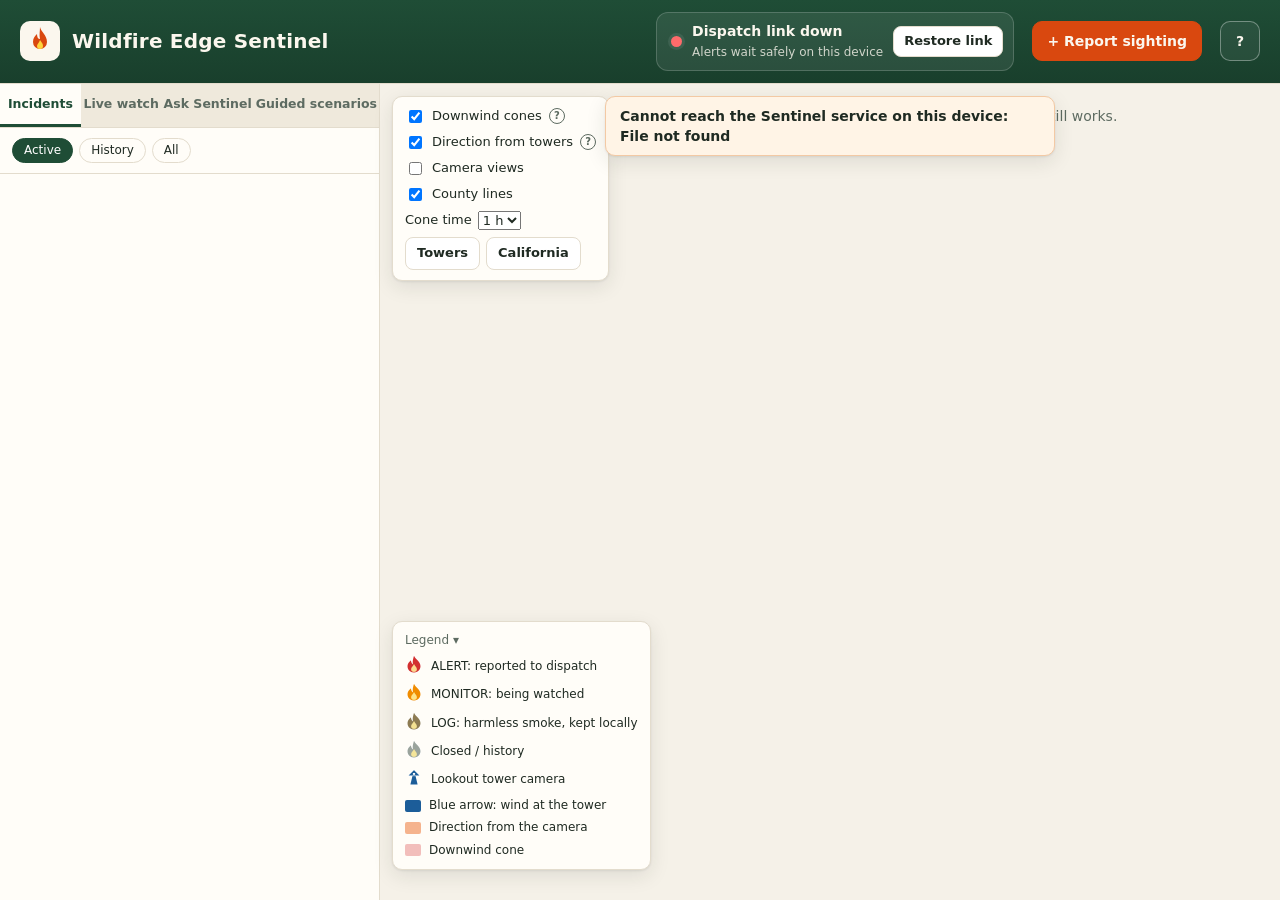
==== commit 1daf823e: "feat: officer console says Guided scenarios (tab, button, badge) and sample photos instead of demo" ====
--- a/sentinel/static/incident_map.html
+++ b/sentinel/static/incident_map.html
@@ -269,7 +269,7 @@
       <button class="tab on" data-tab="incidents">Incidents</button>
       <button class="tab" data-tab="watch">Live watch</button>
       <button class="tab" data-tab="ask">Ask Sentinel</button>
-      <button class="tab" data-tab="demo">Demo guide</button>
+      <button class="tab" data-tab="demo">Guided scenarios</button>
     </div>
 
     <div class="pane on" id="pane-incidents">
@@ -308,7 +308,7 @@
       <div class="wform">
         <div class="note"><b>Mock inputs, real analysis.</b> Each scenario feeds a real photo or tower recording, with a made-up location,
           through the same detector, fine-tuned VLM and rules the towers use. Nothing about the result is scripted.</div>
-        <div class="actions"><button class="btn primary" id="demoLoad">Load demo scenarios</button><span class="note" id="demoState"></span></div>
+        <div class="actions"><button class="btn primary" id="demoLoad">Load guided scenarios</button><span class="note" id="demoState"></span></div>
       </div>
       <div class="scroll" id="demoList"></div>
     </div>
@@ -366,7 +366,7 @@
     <div class="field"><span>Which tower camera took it? (its heading gives the direction to the smoke)</span>
       <select id="fCam"><option value="">Not from a tower: I'll give coordinates</option></select></div>
     <div class="srcTabs"><button type="button" class="chip on" data-src="tower">Tower frame</button>
-      <button type="button" class="chip" data-src="photo">Demo photo (flames)</button>
+      <button type="button" class="chip" data-src="photo">Sample photo (flames)</button>
       <button type="button" class="chip" data-src="upload">Upload</button></div>
     <div class="field" id="sampleField" data-for="tower"><span>Recorded frame from this camera <b id="offLbl"></b></span>
       <input type="range" id="fSample" min="0" max="0" value="0"></div>
@@ -413,7 +413,7 @@
       <dt>Downwind cone</dt><dd>Where the fire and smoke would drift with the current wind over 1, 3 or 6 hours (10% of wind speed, a grass-fire
         rule of thumb). A guide for where to look first, not a prediction.</dd>
       <dt>Camera feed</dt><dd>In the field each tower camera is wired to this computer over the tower's local network: no internet in
-        the loop. For the demo we replay real recorded tower footage (HPWREN FIgLib, stored on this device) as that feed, or you upload a photo.</dd>
+        the loop. Here we replay real recorded tower footage (HPWREN FIgLib, stored on this device) as that feed, or you upload a photo.</dd>
       <dt>Wind</dt><dd>From the tower's own weather station (emulated here from recorded readings stored on this device). No internet needed.</dd>
       <dt>What needs internet</dt><dd>Nothing for detection, classification, the map, wind, history or Ask Sentinel. Only an ALERT uses
         the dispatch link: the report (~13 KB) and a weather forecast. Everything else stays on the tower.</dd>
@@ -656,14 +656,14 @@
   $("#list").innerHTML = incs.length ? incs.map(i => `
     <div class="card ${i.id === selected ? "sel" : ""}" data-id="${i.id}">
       <div class="ic">${flameHTML(flameColor(i), 26)}</div>
-      <div class="row"><span class="name">${esc(i.name)}</span>${i.demo ? '<span class="demo-badge">DEMO</span>' : ""}<span class="sev ${i.severity}">${i.severity}</span>${i.watching ? '<span class="tag live">LIVE</span>' : ""}</div>
+      <div class="row"><span class="name">${esc(i.name)}</span>${i.demo ? '<span class="demo-badge">SCENARIO</span>' : ""}<span class="sev ${i.severity}">${i.severity}</span>${i.watching ? '<span class="tag live">LIVE</span>' : ""}</div>
       <div class="meta">${esc(i.county ? i.county + " County" : "County unknown")} · started ${when(i.created_at)} · ${i.detections} frame${i.detections === 1 ? "" : "s"} with smoke</div>
       <div class="row"><span class="tag">${esc((i.source_type || "unknown").replace(/_/g, " "))}</span>${i.status === "resolved" ? '<span class="tag">closed</span>' : escTag(i)}
         ${i.wind && i.status === "active" ? `<span class="tag">wind ${compass(i.wind.dir_from_deg)} ${(i.wind.speed_mps * MPS_TO_MPH).toFixed(0)} mph</span>` : ""}</div>
       ${i.last_update ? `<div class="upd" style="grid-column:2">Latest: ${esc(i.last_update)}</div>` : ""}
       ${i.key_frame != null ? `<img class="thumb" loading="lazy" src="/api/incidents/${i.id}/frames/${i.key_frame}?w=360" alt="">` : ""}
     </div>`).join("")
-    : `<div class="empty">${filter === "resolved" ? "No history yet. In <b>Live watch</b>, use <b>Load fire history</b> to replay the five recorded fires at their real dates." :
+    : `<div class="empty">${filter === "resolved" ? "No history yet. In <b>Live watch</b>, use <b>Load fire history</b> to replay the 12 recorded fires (20 tower recordings) at their real dates." :
        "No active incidents. Start a <b>Live watch</b> on a tower, or use <b>+ Report sighting</b>."}</div>`;
   for (const el of $$(".card")) el.onclick = () => openIncident(el.dataset.id);
 }
@@ -917,7 +917,8 @@
     let body = "";
     if (r.status === "running") body = '<span class="thinking"><i></i><i></i><i></i></span> <span class="note">running on the device…</span>';
     else if (r.status === "watching") body = `<div class="note">Live watch ${esc(r.state || "")} · frame ${esc(r.progress || "")}${r.towers ? ` · ${r.towers} tower(s) see it` : ""}${r.loc_source === "triangulated" ? " · <b>triangulated</b>" : ""}</div>`;
-    else if (r.status === "not loaded") body = '<span class="note">Press <b>Load demo scenarios</b>.</span>';
+    else if (r.status === "not loaded") body = '<span class="note">Press <b>Load guided scenarios</b>.</span>';
+    else if (r.status === "error" || r.status === "skipped") body = `<div class="note">${r.status === "error" ? "Step failed" : "Skipped"}: ${esc(r.note || "")}</div>`;
     if (r.thumb_b64) body += `<img src="data:image/jpeg;base64,${r.thumb_b64}" alt=""><div class="note">Dropped: no detection ≥ 0.40 (best ${r.best ?? "none"}). VLM not called, 0 tokens, nothing stored or sent.</div>`;
     return `<div class="demo-step">
       <div class="hd"><span class="num">${k + 1}</span><b style="flex:1">${esc(sc.title)}</b>${sev ? `<span class="sev ${sev}">${sev}</span>` : ""}</div>
@@ -927,12 +928,12 @@
       ${body}
       <div class="actions">${r.incident_id ? `<button class="btn primary" data-demo-open="${r.incident_id}">Open</button>` : ""}
         ${sc.kind === "action" && sc.action === "restore_link" ? `<button class="btn ember" data-demo-link>${STATE && STATE.online ? "Link is up" : "Restore the link now"}</button>` : ""}</div>
-    </div>`; }).join("") || '<div class="empty">No demo scenarios configured.</div>';
+    </div>`; }).join("") || '<div class="empty">No guided scenarios configured.</div>';
   $$("[data-demo-open]").forEach(b => b.onclick = () => refresh().then(() => openIncident(b.dataset.demoOpen)));
   $$("[data-demo-link]").forEach(b => b.onclick = () => { if (!STATE.online) $("#linkBtn").click(); });
 }
 $("#demoLoad").onclick = async () => {
-  if (!confirm("Load the demo scenarios? This clears the current incidents and cuts the dispatch link.")) return;
+  if (!confirm("Load the guided scenarios? This clears the current incidents and cuts the dispatch link.")) return;
   try { await post("/api/demo/load", {}); selected = null; detailKey = null; $("#detail").classList.remove("show"); refresh(); refreshDemo(); }
   catch (e) { toast(e.message); }
 };
@@ -1037,7 +1038,7 @@
   SRC = b.dataset.src; $$("[data-src]").forEach(x => x.classList.toggle("on", x === b));
   $$("#reportForm [data-for]").forEach(x => x.style.display = x.dataset.for === SRC ? "" : "none");
   if (SRC === "photo" && !$("#photoGrid").children.length) {
-    $("#photoGrid").innerHTML = SAMPLES.filter(s => s.kind === "photo").map(s => `<img src="/api/sample/${s.id}" data-pid="${s.id}" alt="">`).join("") || '<span class="note">No demo photos on this device.</span>';
+    $("#photoGrid").innerHTML = SAMPLES.filter(s => s.kind === "photo").map(s => `<img src="/api/sample/${s.id}" data-pid="${s.id}" alt="">`).join("") || '<span class="note">No sample photos on this device.</span>';
     $$("#photoGrid img").forEach(im => im.onclick = () => { PHOTO = im.dataset.pid; $$("#photoGrid img").forEach(x => x.classList.toggle("on", x === im));
       $("#preview").src = im.src; $("#preview").style.display = "block"; });
   }
@@ -1072,8 +1073,8 @@
   if (cam) fd.append("camera_id", cam);
   if (SRC === "upload") { if (!file) { $("#result").innerHTML = "Choose a file to upload."; return; } fd.append("image", file); }
   else if (SRC === "photo") {
-    if (!PHOTO) { $("#result").innerHTML = "Pick one of the demo photos."; return; }
-    if (!cam && !($("#fLat").value && $("#fLon").value)) { $("#result").innerHTML = "Demo photos carry no GPS: enter latitude/longitude or use <b>Pick on map</b>."; return; }
+    if (!PHOTO) { $("#result").innerHTML = "Pick one of the sample photos."; return; }
+    if (!cam && !($("#fLat").value && $("#fLon").value)) { $("#result").innerHTML = "Sample photos carry no GPS: enter latitude/longitude or use <b>Pick on map</b>."; return; }
     fd.append("sample_id", PHOTO);
   } else { const s = camSamples()[+$("#fSample").value]; if (s) fd.append("sample_id", s.id); }
   if ($("#fLat").value || $("#fLon").value) { fd.append("lat", $("#fLat").value); fd.append("lon", $("#fLon").value); }
